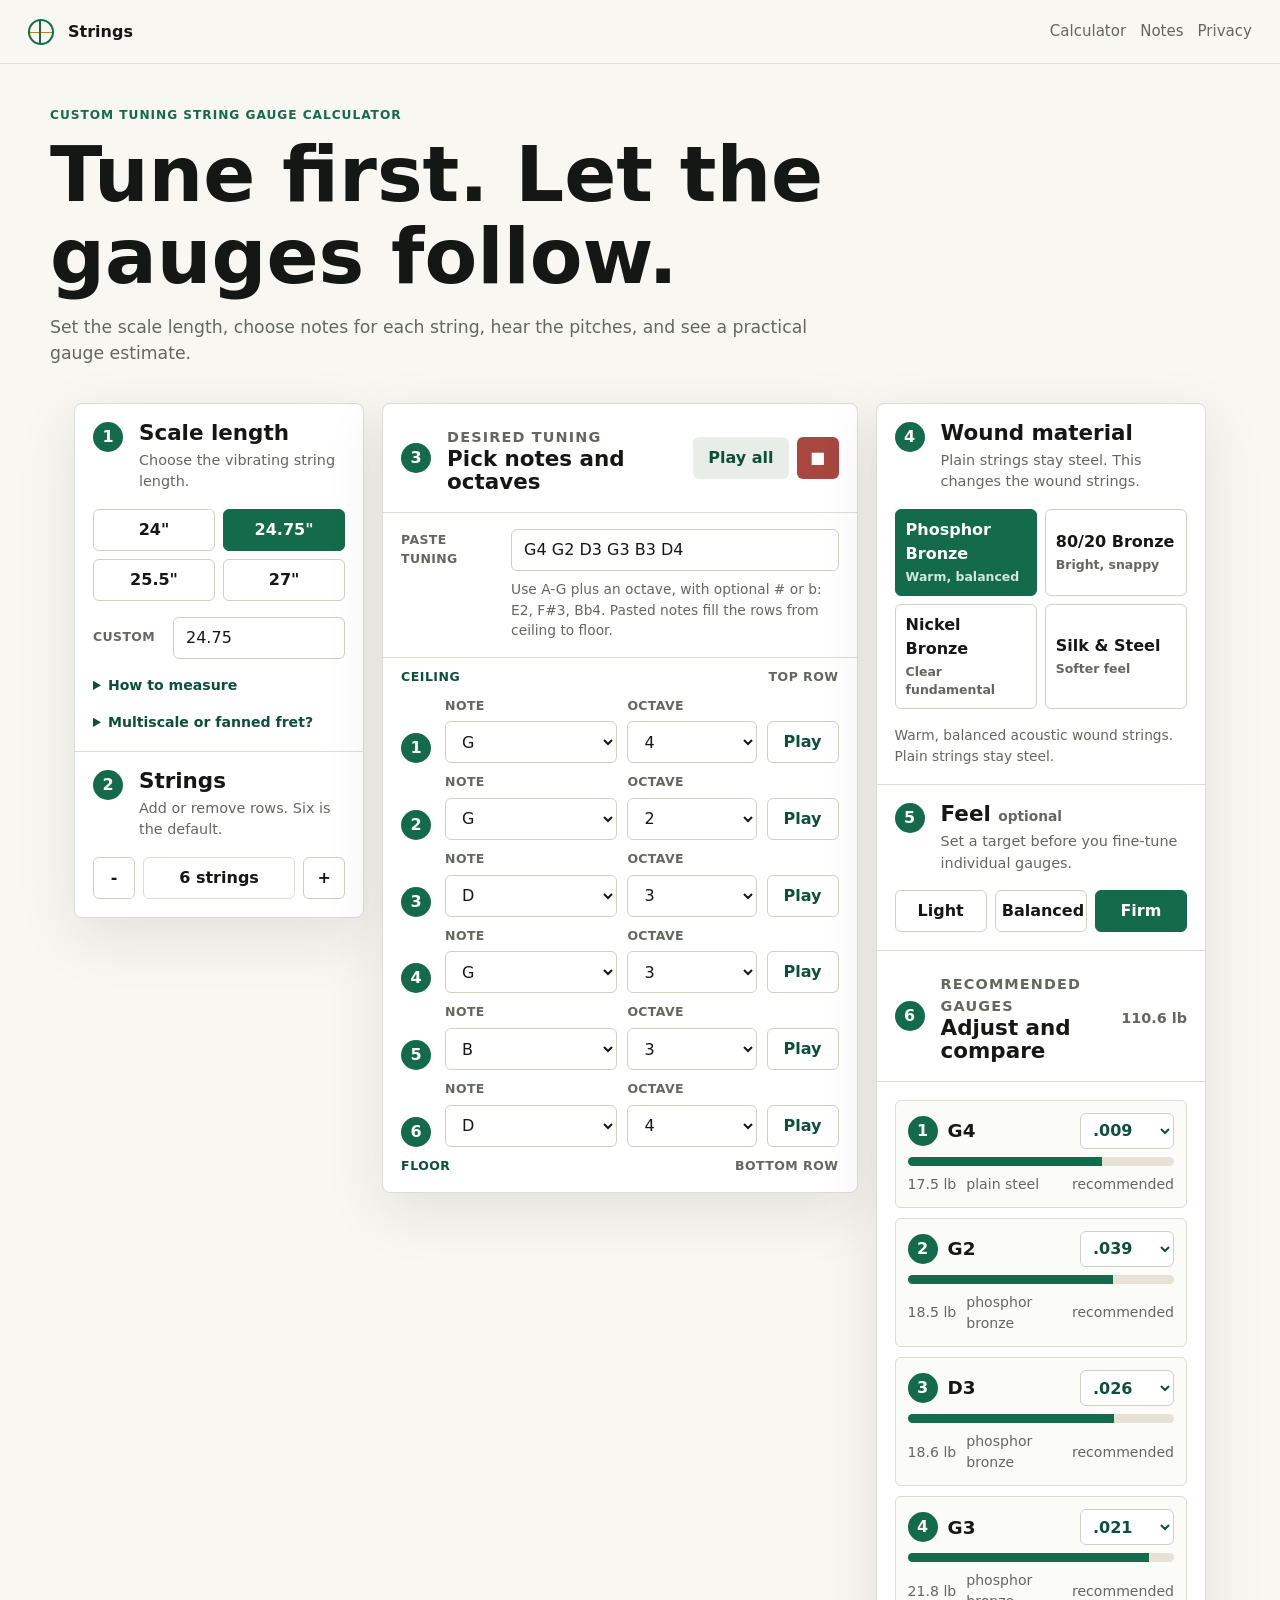
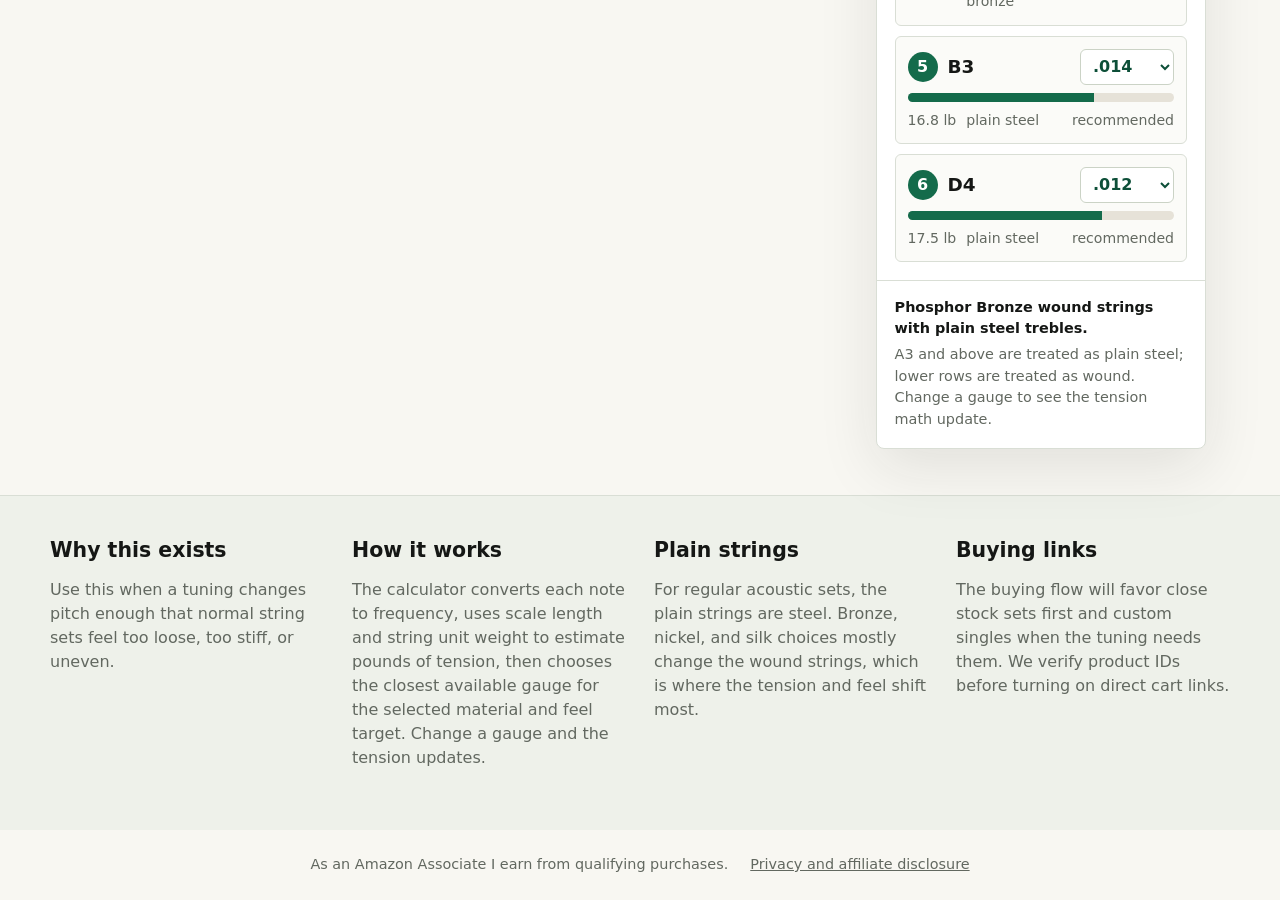
==== strings/index.html @ f3ae3345 "Reorder Strings calculator flow" ====
<!doctype html>
<html lang="en">
<head>
  <meta charset="utf-8">
  <meta name="viewport" content="width=device-width, initial-scale=1">
  <title>Strings by Arlemo | String Gauge Calculator for Custom Tunings</title>
  <meta name="description" content="A practical string gauge calculator for custom guitar tunings. Choose scale length, notes, octaves, and target feel to hear pitches and estimate string gauges.">
  <link rel="canonical" href="https://arlemo.com/strings/">
  <link rel="icon" href="data:,">
  <link rel="stylesheet" href="assets/styles.css">
</head>
<body>
  <header class="site-header">
    <a class="brand" href="index.html" aria-label="Strings by Arlemo home">
      <span class="brand-mark" aria-hidden="true"></span>
      <span>Strings</span>
    </a>
    <nav aria-label="Site">
      <a href="#calculator">Calculator</a>
      <a href="#notes">Notes</a>
      <a href="privacy.html">Privacy</a>
    </nav>
  </header>

  <main>
    <section class="hero-band" id="calculator" aria-labelledby="page-title">
      <div class="hero-copy">
        <p class="eyebrow">Custom tuning string gauge calculator</p>
        <h1 id="page-title">Tune first. Let the gauges follow.</h1>
        <p class="summary">
          Set the scale length, choose notes for each string, hear the pitches, and see a practical gauge estimate.
        </p>
      </div>
    </section>

    <section class="workbench" aria-label="String gauge calculator">
      <form class="setup-panel" id="calculator-form">
        <section class="panel-section">
          <div class="section-head">
            <span class="step">1</span>
            <div>
              <h2>Scale length</h2>
              <p>Choose the vibrating string length.</p>
            </div>
          </div>
          <div class="scale-options" role="group" aria-label="Common scale lengths">
            <button type="button" class="chip" data-scale-option="24">24"</button>
            <button type="button" class="chip is-active" data-scale-option="24.75">24.75"</button>
            <button type="button" class="chip" data-scale-option="25.5">25.5"</button>
            <button type="button" class="chip" data-scale-option="27">27"</button>
          </div>
          <label class="field compact">
            <span>Custom</span>
            <input id="scale" name="scale" inputmode="decimal" value="24.75" aria-label="Scale length in inches">
          </label>
          <details class="measure-help">
            <summary>How to measure</summary>
            <div class="measure-card">
              <div class="measure-diagram" aria-hidden="true">
                <span>nut</span>
                <i></i>
                <span>12th</span>
                <i></i>
                <span>saddle</span>
              </div>
              <p>Measure from the nut to the 12th fret, then double it. If you know the exact nut-to-saddle length, use that.</p>
            </div>
          </details>
          <details class="nerd-note">
            <summary>Multiscale or fanned fret?</summary>
            <p>Use an average scale length for now. Per-string scale lengths are coming.</p>
          </details>
        </section>

        <section class="panel-section">
          <div class="section-head">
            <span class="step">2</span>
            <div>
              <h2>Strings</h2>
              <p>Add or remove rows. Six is the default.</p>
            </div>
          </div>
          <div class="stepper">
            <button type="button" class="stepper-button" id="remove-string" aria-label="Remove string">-</button>
            <output id="string-count">6 strings</output>
            <button type="button" class="stepper-button" id="add-string" aria-label="Add string">+</button>
          </div>
        </section>
      </form>

      <section class="tuning-panel">
        <div class="panel-title-row">
          <div class="section-head panel-step-head">
            <span class="step">3</span>
            <div>
              <p class="eyebrow">Desired tuning</p>
              <h2>Pick notes and octaves</h2>
            </div>
          </div>
          <div class="panel-actions">
            <button type="button" class="secondary" id="play-all">Play all</button>
            <button type="button" class="icon-button" id="mute-button" aria-label="Stop sound">■</button>
          </div>
        </div>

        <label class="paste-line">
          <span>Paste tuning</span>
          <input id="tuning-paste" value="G4 G2 D3 G3 B3 D4" autocomplete="off" spellcheck="false" aria-describedby="tuning-help">
        </label>
        <p class="notation-help" id="tuning-help">Use A-G plus an octave, with optional # or b: E2, F#3, Bb4. Pasted notes fill the rows from ceiling to floor.</p>

        <div class="orientation-label" aria-hidden="true">
          <span>Ceiling</span>
          <span>top row</span>
        </div>
        <div class="string-editor" id="string-editor" aria-label="String tuning rows"></div>
        <div class="orientation-label floor-label" aria-hidden="true">
          <span>Floor</span>
          <span>bottom row</span>
        </div>
      </section>

      <aside class="answer-panel" aria-live="polite">
        <section class="panel-section">
          <div class="section-head">
            <span class="step">4</span>
            <div>
              <h2>Wound material</h2>
              <p>Plain strings stay steel. This changes the wound strings.</p>
            </div>
          </div>
          <div class="material-options" role="group" aria-label="Wound string material">
            <button type="button" class="material is-active" data-material="phosphor_bronze">
              <span>Phosphor Bronze</span>
              <small>Warm, balanced</small>
            </button>
            <button type="button" class="material" data-material="bronze_80_20">
              <span>80/20 Bronze</span>
              <small>Bright, snappy</small>
            </button>
            <button type="button" class="material" data-material="nickel_bronze">
              <span>Nickel Bronze</span>
              <small>Clear fundamental</small>
            </button>
            <button type="button" class="material" data-material="silk_steel">
              <span>Silk &amp; Steel</span>
              <small>Softer feel</small>
            </button>
          </div>
          <p class="material-note" id="material-note">For regular acoustic sets, bronze and nickel describe the wound strings.</p>
        </section>

        <section class="panel-section">
          <div class="section-head">
            <span class="step">5</span>
            <div>
              <h2>Feel <span class="optional-text">optional</span></h2>
              <p>Set a target before you fine-tune individual gauges.</p>
            </div>
          </div>
          <div class="feel-options" role="group" aria-label="Target feel">
            <button type="button" class="feel" data-target="14">Light</button>
            <button type="button" class="feel" data-target="16">Balanced</button>
            <button type="button" class="feel is-active" data-target="18">Firm</button>
          </div>
        </section>

        <section class="results-section">
          <div class="panel-title-row">
            <div class="section-head panel-step-head">
              <span class="step">6</span>
              <div>
                <p class="eyebrow">Recommended gauges</p>
                <h2>Adjust and compare</h2>
              </div>
            </div>
            <p class="total-tension" id="total-tension">-</p>
          </div>

          <div class="gauge-stack" id="gauge-stack"></div>

          <div class="answer-note">
            <strong id="assumption-label">Phosphor Bronze wound strings with plain steel trebles.</strong>
            <span id="assumption-detail">Change a gauge to see the tension math update.</span>
          </div>
        </section>
      </aside>
    </section>

    <section class="content-band" id="notes">
      <div class="content-grid">
        <article>
          <h2>Why this exists</h2>
          <p>
            Use this when a tuning changes pitch enough that normal string sets feel too loose, too stiff, or uneven.
          </p>
        </article>
        <article>
          <h2>How it works</h2>
          <p>
            The calculator converts each note to frequency, uses scale length and string unit weight to estimate
            pounds of tension, then chooses the closest available gauge for the selected material and feel target.
            Change a gauge and the tension updates.
          </p>
        </article>
        <article>
          <h2>Plain strings</h2>
          <p>
            For regular acoustic sets, the plain strings are steel. Bronze, nickel, and silk choices mostly change
            the wound strings, which is where the tension and feel shift most.
          </p>
        </article>
        <article>
          <h2>Buying links</h2>
          <p>
            The buying flow will favor close stock sets first and custom singles when the tuning needs them. We
            verify product IDs before turning on direct cart links.
          </p>
        </article>
      </div>
    </section>
  </main>

  <footer class="site-footer">
    <p>As an Amazon Associate I earn from qualifying purchases.</p>
    <p><a href="privacy.html">Privacy and affiliate disclosure</a></p>
  </footer>

  <script type="module" src="assets/app.js"></script>
</body>
</html>
---- strings/assets/styles.css ----
:root {
  color-scheme: light;
  --ink: #151715;
  --muted: #626860;
  --line: #d9ded5;
  --paper: #f8f7f2;
  --panel: #ffffff;
  --green: #146b4b;
  --green-dark: #0d4f38;
  --gold: #b98124;
  --rose: #a8473f;
  --shadow: 0 18px 60px rgba(32, 34, 30, 0.1);
}

* {
  box-sizing: border-box;
}

html {
  scroll-behavior: smooth;
}

body {
  margin: 0;
  min-width: 320px;
  color: var(--ink);
  background: var(--paper);
  font-family: Inter, ui-sans-serif, system-ui, -apple-system, BlinkMacSystemFont, "Segoe UI", sans-serif;
  line-height: 1.5;
}

a {
  color: inherit;
}

button,
input,
select {
  font: inherit;
}

.site-header {
  position: sticky;
  top: 0;
  z-index: 5;
  display: flex;
  align-items: center;
  justify-content: space-between;
  min-height: 64px;
  padding: 0 28px;
  border-bottom: 1px solid rgba(21, 23, 21, 0.1);
  background: rgba(248, 247, 242, 0.94);
  backdrop-filter: blur(12px);
}

.brand,
nav {
  display: flex;
  align-items: center;
  gap: 14px;
}

.brand {
  text-decoration: none;
  font-weight: 760;
  letter-spacing: 0;
}

.brand-mark {
  width: 26px;
  height: 26px;
  border: 2px solid var(--green);
  border-radius: 50%;
  background:
    linear-gradient(90deg, transparent 42%, var(--green) 42% 50%, transparent 50%),
    linear-gradient(0deg, transparent 44%, var(--gold) 44% 52%, transparent 52%);
}

nav a {
  color: var(--muted);
  font-size: 0.94rem;
  text-decoration: none;
}

nav a:hover {
  color: var(--ink);
}

.hero-band {
  padding: 42px 24px 18px;
}

.hero-copy {
  max-width: 1180px;
  margin: 0 auto;
}

.eyebrow {
  margin: 0 0 10px;
  color: var(--green);
  font-size: 0.76rem;
  font-weight: 780;
  letter-spacing: 0.08em;
  text-transform: uppercase;
}

h1,
h2 {
  margin: 0;
  letter-spacing: 0;
  line-height: 1.06;
}

h1 {
  max-width: 920px;
  font-size: clamp(2.25rem, 6vw, 5rem);
}

h2 {
  font-size: 1.34rem;
}

.summary {
  max-width: 760px;
  margin: 18px 0 0;
  color: var(--muted);
  font-size: 1.08rem;
}

.workbench {
  display: grid;
  grid-template-columns: minmax(250px, 0.72fr) minmax(380px, 1.18fr) minmax(300px, 0.82fr);
  gap: 18px;
  max-width: 1180px;
  margin: 0 auto;
  padding: 18px 24px 46px;
}

.setup-panel,
.tuning-panel,
.answer-panel,
.policy {
  border: 1px solid var(--line);
  border-radius: 8px;
  background: var(--panel);
  box-shadow: var(--shadow);
}

.setup-panel {
  align-self: start;
  overflow: hidden;
}

.tuning-panel {
  align-self: start;
}

.panel-section {
  display: grid;
  gap: 16px;
  padding: 18px;
  border-bottom: 1px solid var(--line);
}

.panel-section:last-child {
  border-bottom: 0;
}

.section-head {
  display: grid;
  grid-template-columns: 34px minmax(0, 1fr);
  gap: 12px;
  align-items: start;
}

.panel-step-head {
  flex: 1;
  align-items: center;
  min-width: 0;
}

.section-head p,
.panel-title-row p {
  margin: 5px 0 0;
  color: var(--muted);
  font-size: 0.9rem;
}

.step,
.string-number {
  display: inline-grid;
  place-items: center;
  width: 30px;
  height: 30px;
  border-radius: 50%;
  color: #fff;
  background: var(--green);
  font-weight: 780;
  font-variant-numeric: tabular-nums;
}

.optional-text {
  color: var(--muted);
  font-size: 0.86rem;
  font-weight: 680;
}

.scale-options,
.feel-options,
.material-options {
  display: grid;
  gap: 8px;
}

.scale-options {
  grid-template-columns: repeat(2, minmax(0, 1fr));
}

.feel-options {
  grid-template-columns: 1fr;
}

.material-options {
  grid-template-columns: 1fr;
}

button {
  min-height: 42px;
  border: 0;
  border-radius: 6px;
  cursor: pointer;
  font-weight: 760;
}

.chip,
.feel,
.material,
.stepper-button,
.play-string {
  border: 1px solid #cbd3c6;
  color: var(--ink);
  background: #fff;
}

.chip:hover,
.feel:hover,
.material:hover,
.stepper-button:hover,
.play-string:hover {
  background: #f0f4ed;
}

.chip.is-active,
.feel.is-active,
.material.is-active {
  border-color: var(--green);
  color: #fff;
  background: var(--green);
}

.material {
  display: grid;
  gap: 2px;
  align-content: center;
  min-height: 58px;
  padding: 8px 10px;
  text-align: left;
}

.material small {
  color: var(--muted);
  font-size: 0.78rem;
  font-weight: 650;
}

.material.is-active small {
  color: rgba(255, 255, 255, 0.82);
}

.material-note {
  margin: 0;
  color: var(--muted);
  font-size: 0.86rem;
}

.field {
  display: grid;
  gap: 8px;
}

.field span,
.paste-line span,
.string-control-row label span {
  color: var(--muted);
  font-size: 0.78rem;
  font-weight: 760;
  letter-spacing: 0.03em;
  text-transform: uppercase;
}

.compact {
  grid-template-columns: 72px minmax(0, 1fr);
  align-items: center;
}

input,
select {
  width: 100%;
  min-height: 42px;
  border: 1px solid #cbd3c6;
  border-radius: 6px;
  padding: 0 12px;
  color: var(--ink);
  background: #fff;
}

input[aria-invalid="true"] {
  border-color: var(--rose);
  box-shadow: 0 0 0 1px rgba(168, 71, 63, 0.16);
}

input:focus,
select:focus,
button:focus-visible,
a:focus-visible,
summary:focus-visible {
  outline: 3px solid rgba(20, 107, 75, 0.28);
  outline-offset: 2px;
}

.measure-help,
.nerd-note {
  color: var(--muted);
  font-size: 0.88rem;
}

.measure-help summary,
.nerd-note summary {
  cursor: pointer;
  color: var(--green-dark);
  font-weight: 720;
}

.measure-card {
  display: grid;
  gap: 10px;
  margin-top: 10px;
  padding: 12px;
  border: 1px solid var(--line);
  border-radius: 6px;
  background: #fbfbf8;
}

.measure-card p {
  margin: 0;
}

.measure-diagram {
  display: grid;
  grid-template-columns: auto minmax(40px, 1fr) auto minmax(40px, 1fr) auto;
  gap: 8px;
  align-items: center;
  color: var(--ink);
  font-size: 0.76rem;
  font-weight: 760;
  letter-spacing: 0.03em;
  text-transform: uppercase;
}

.measure-diagram i {
  display: block;
  height: 2px;
  background: linear-gradient(90deg, var(--gold), var(--green));
}

.nerd-note p {
  margin: 8px 0 0;
}

.stepper {
  display: grid;
  grid-template-columns: 42px minmax(0, 1fr) 42px;
  gap: 8px;
  align-items: center;
}

.stepper output {
  display: grid;
  place-items: center;
  min-height: 42px;
  border: 1px solid var(--line);
  border-radius: 6px;
  font-weight: 760;
}

.tuning-panel,
.answer-panel {
  overflow: hidden;
}

.panel-title-row {
  display: flex;
  align-items: center;
  justify-content: space-between;
  gap: 16px;
  padding: 18px;
  border-bottom: 1px solid var(--line);
}

.panel-actions {
  display: flex;
  flex-shrink: 0;
  gap: 8px;
}

.secondary {
  padding: 0 15px;
  color: var(--green-dark);
  background: #e8eee7;
}

.secondary:hover {
  background: #dce8dd;
}

.icon-button {
  display: inline-grid;
  place-items: center;
  width: 42px;
  min-height: 42px;
  color: #fff;
  background: var(--rose);
}

.paste-line {
  display: grid;
  grid-template-columns: 98px minmax(0, 1fr);
  gap: 12px;
  align-items: center;
  padding: 16px 18px 8px;
}

.notation-help {
  margin: 0;
  padding: 0 18px 16px 128px;
  border-bottom: 1px solid var(--line);
  color: var(--muted);
  font-size: 0.86rem;
}

.notation-help.is-error {
  color: var(--rose);
  font-weight: 680;
}

.orientation-label {
  display: flex;
  align-items: center;
  justify-content: space-between;
  gap: 10px;
  padding: 10px 18px 0;
  color: var(--muted);
  font-size: 0.78rem;
  font-weight: 760;
  letter-spacing: 0.04em;
  text-transform: uppercase;
}

.orientation-label span:first-child {
  color: var(--green-dark);
}

.floor-label {
  padding: 0 18px 16px;
}

.string-editor {
  display: grid;
  gap: 10px;
  padding: 10px 18px;
}

.string-control-row {
  display: grid;
  grid-template-columns: 34px minmax(96px, 1fr) minmax(86px, 0.75fr) 72px;
  gap: 10px;
  align-items: end;
  min-height: 58px;
}

.string-control-row label {
  display: grid;
  gap: 6px;
}

.play-string {
  min-height: 42px;
  color: var(--green-dark);
}

.answer-panel {
  align-self: start;
}

.results-section {
  display: grid;
}

.total-tension {
  margin: 0;
  color: var(--gold);
  font-size: 1.05rem;
  font-weight: 780;
  white-space: nowrap;
}

.gauge-stack {
  display: grid;
  gap: 10px;
  padding: 18px;
}

.gauge-card {
  display: grid;
  gap: 8px;
  padding: 12px;
  border: 1px solid var(--line);
  border-radius: 6px;
  background: #fbfbf8;
}

.gauge-main,
.gauge-meta {
  display: flex;
  align-items: center;
  justify-content: space-between;
  gap: 10px;
}

.gauge-main {
  display: grid;
  grid-template-columns: 30px minmax(48px, 1fr) 94px;
}

.gauge-main strong {
  font-size: 1.15rem;
}

.gauge-main span:last-child {
  color: var(--green-dark);
  font-size: 1.08rem;
  font-weight: 780;
  font-variant-numeric: tabular-nums;
}

.gauge-select {
  min-height: 36px;
  padding: 0 8px;
  color: var(--green-dark);
  font-weight: 780;
  font-variant-numeric: tabular-nums;
}

.meter {
  position: relative;
  height: 9px;
  border-radius: 999px;
  background: #e6e2d8;
  overflow: hidden;
}

.meter span {
  position: absolute;
  inset: 0 auto 0 0;
  background: var(--green);
}

.gauge-meta {
  display: grid;
  grid-template-columns: auto minmax(0, 1fr) auto;
  color: var(--muted);
  font-size: 0.88rem;
  font-variant-numeric: tabular-nums;
}

.gauge-meta span:first-child {
  white-space: nowrap;
}

.gauge-meta span:last-child {
  text-align: right;
}

.answer-note {
  display: grid;
  gap: 4px;
  padding: 16px 18px 18px;
  border-top: 1px solid var(--line);
  color: var(--muted);
  font-size: 0.9rem;
}

.answer-note strong {
  color: var(--ink);
}

.content-band {
  border-top: 1px solid var(--line);
  background: #eef1ea;
  padding: 44px 24px;
}

.content-grid {
  display: grid;
  grid-template-columns: repeat(auto-fit, minmax(220px, 1fr));
  gap: 28px;
  max-width: 1180px;
  margin: 0 auto;
}

article h2 {
  margin-bottom: 12px;
  font-size: 1.28rem;
}

article p,
.policy p {
  color: var(--muted);
}

.site-footer {
  display: flex;
  flex-wrap: wrap;
  gap: 10px 22px;
  justify-content: center;
  padding: 24px;
  color: var(--muted);
  font-size: 0.9rem;
}

.site-footer p {
  margin: 0;
}

.policy-page {
  padding: 52px 24px;
}

.policy {
  max-width: 780px;
  margin: 0 auto;
  padding: 34px;
}

.policy h1 {
  margin-bottom: 28px;
  font-size: clamp(2rem, 5vw, 3.4rem);
}

.policy h2 {
  margin-top: 26px;
  font-size: 1.22rem;
}

@media (max-width: 1040px) {
  .workbench {
    grid-template-columns: minmax(280px, 0.75fr) minmax(0, 1.25fr);
  }

  .answer-panel {
    grid-column: 1 / -1;
  }

  .gauge-stack {
    grid-template-columns: repeat(2, minmax(0, 1fr));
  }
}

@media (min-width: 761px) {
  .answer-panel .material-options {
    grid-template-columns: repeat(2, minmax(0, 1fr));
  }

  .answer-panel .feel-options {
    grid-template-columns: repeat(3, minmax(0, 1fr));
  }
}

@media (max-width: 760px) {
  .site-header {
    padding: 0 16px;
  }

  .workbench,
  .content-grid {
    grid-template-columns: 1fr;
  }

  .workbench {
    padding-left: 14px;
    padding-right: 14px;
  }

  .hero-band,
  .content-band,
  .policy-page {
    padding-left: 14px;
    padding-right: 14px;
  }

  .gauge-stack {
    grid-template-columns: 1fr;
  }
}

@media (max-width: 560px) {
  .site-header {
    align-items: flex-start;
    flex-direction: column;
    justify-content: center;
    gap: 8px;
    min-height: 86px;
  }

  h1 {
    font-size: 2.15rem;
  }

  .panel-title-row,
  .paste-line {
    align-items: stretch;
    flex-direction: column;
  }

  .paste-line {
    grid-template-columns: 1fr;
  }

  .notation-help {
    padding-left: 18px;
  }

  .string-control-row {
    grid-template-columns: 34px minmax(0, 1fr) minmax(78px, 0.72fr);
  }

  .play-string {
    grid-column: 2 / -1;
  }
}
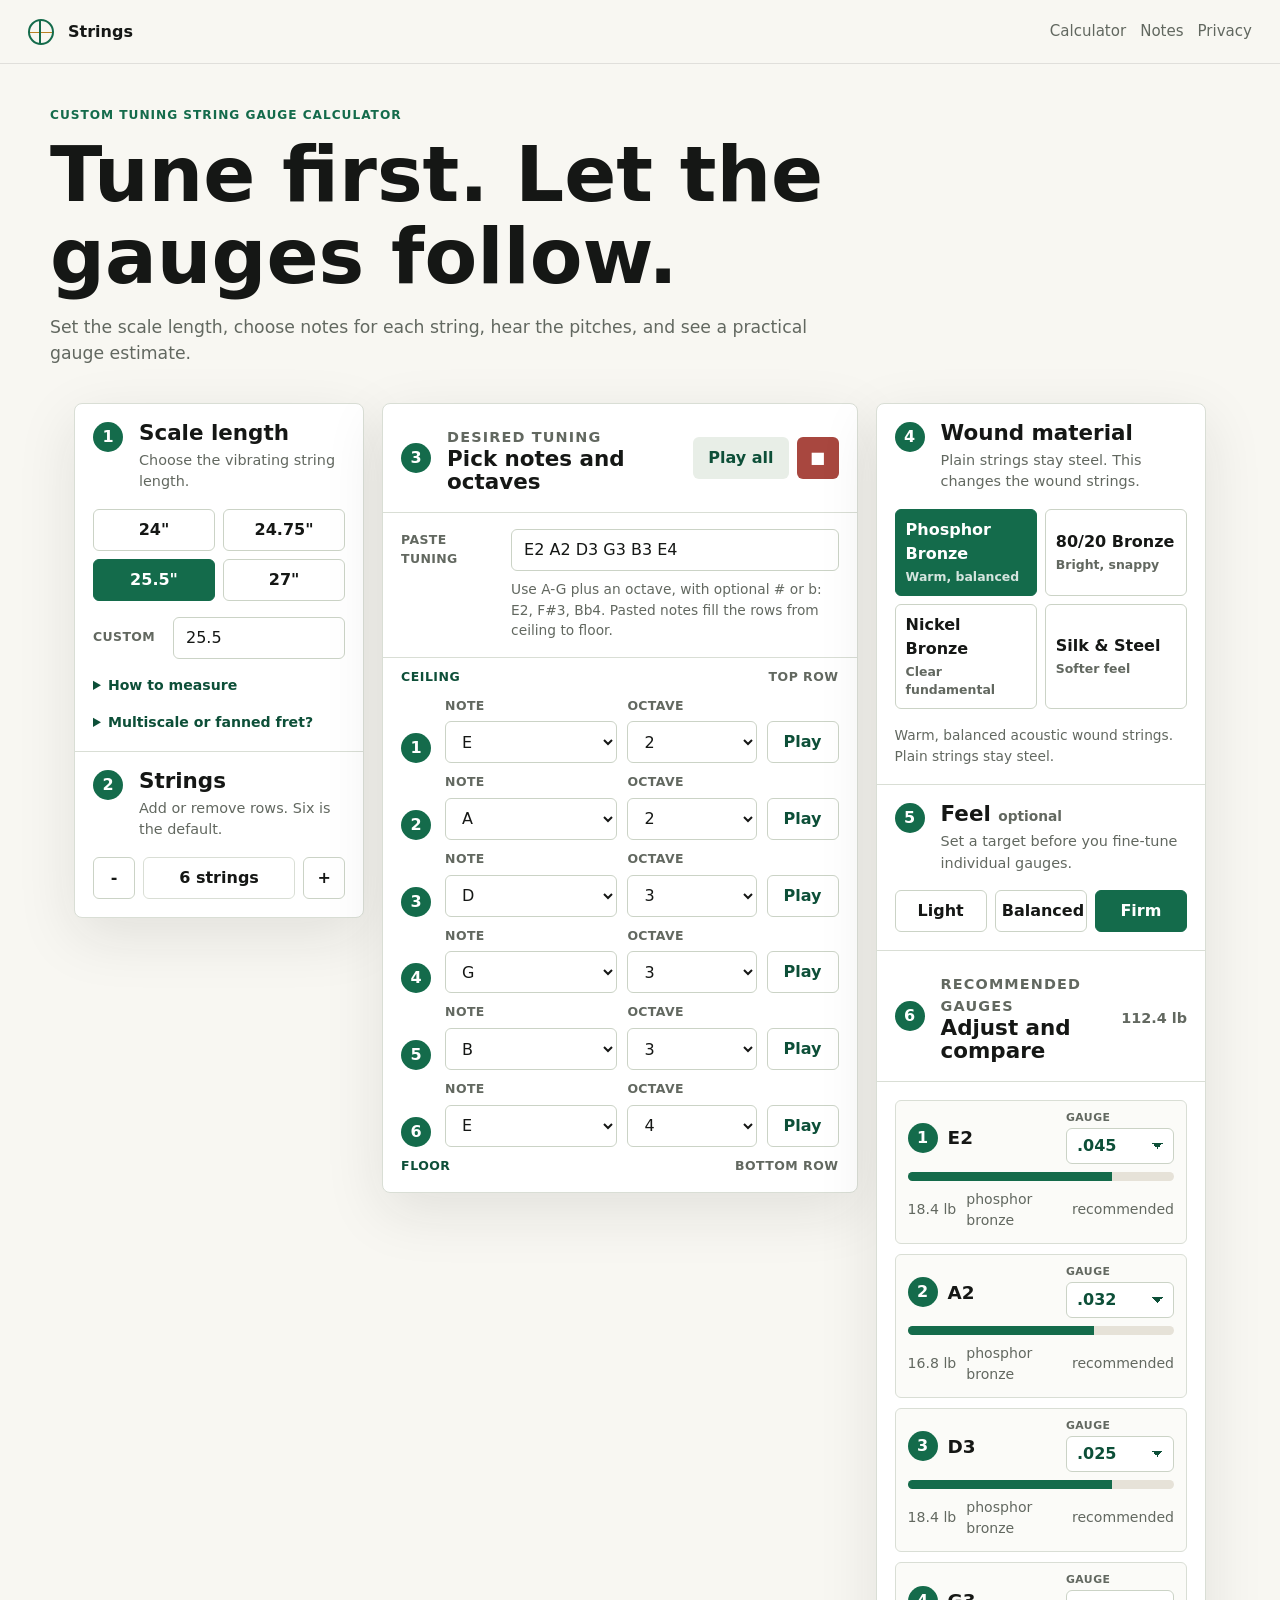
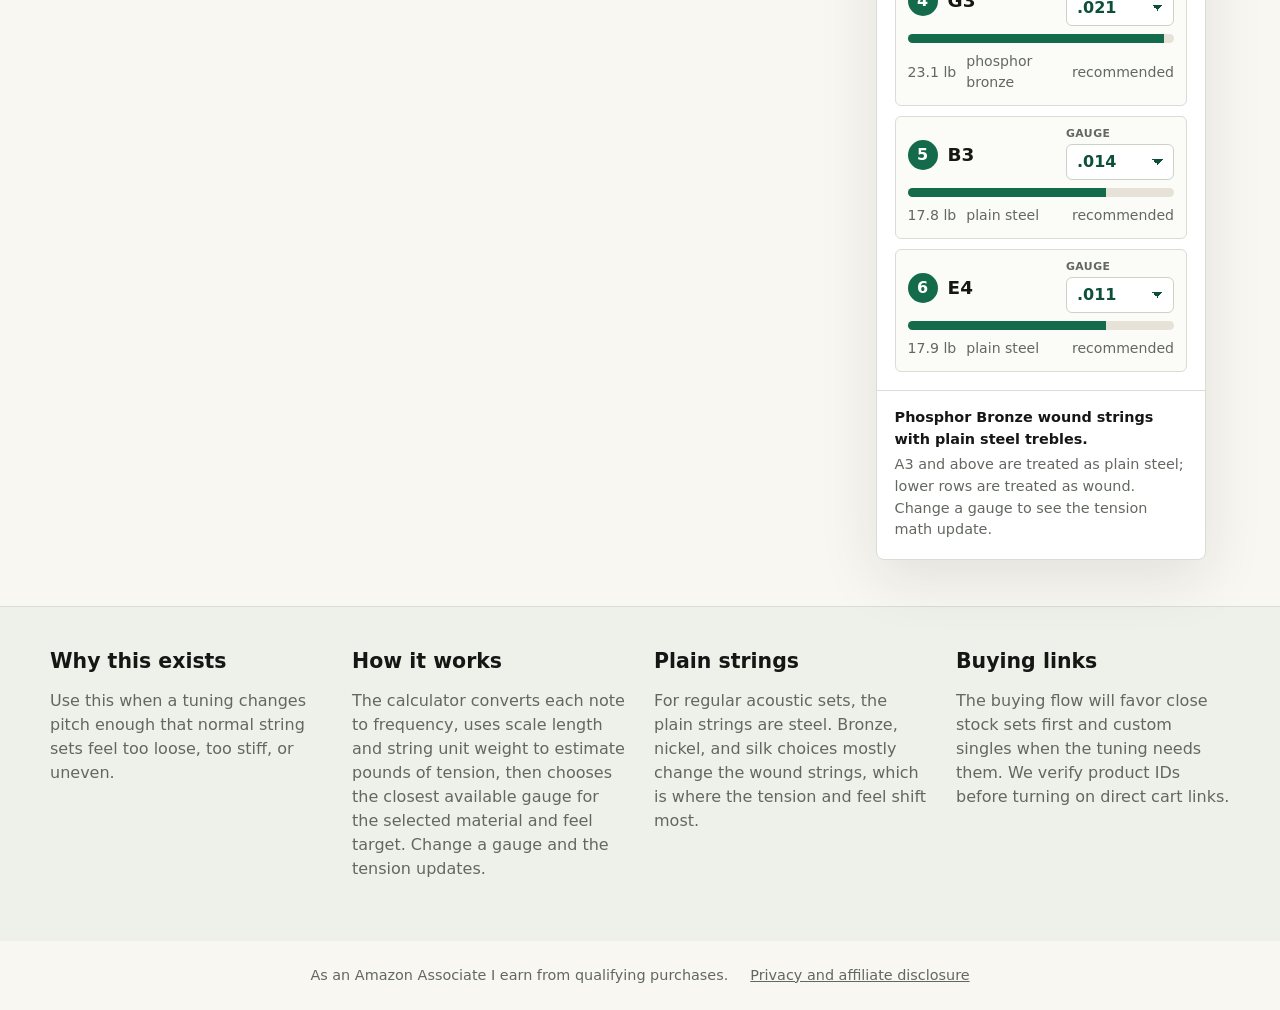
==== commit 22fca6bc: "Default strings calculator to standard guitar" ====
--- a/strings/index.html
+++ b/strings/index.html
@@ -45,13 +45,13 @@
           </div>
           <div class="scale-options" role="group" aria-label="Common scale lengths">
             <button type="button" class="chip" data-scale-option="24">24"</button>
-            <button type="button" class="chip is-active" data-scale-option="24.75">24.75"</button>
-            <button type="button" class="chip" data-scale-option="25.5">25.5"</button>
+            <button type="button" class="chip" data-scale-option="24.75">24.75"</button>
+            <button type="button" class="chip is-active" data-scale-option="25.5">25.5"</button>
             <button type="button" class="chip" data-scale-option="27">27"</button>
           </div>
           <label class="field compact">
             <span>Custom</span>
-            <input id="scale" name="scale" inputmode="decimal" value="24.75" aria-label="Scale length in inches">
+            <input id="scale" name="scale" inputmode="decimal" value="25.5" aria-label="Scale length in inches">
           </label>
           <details class="measure-help">
             <summary>How to measure</summary>
@@ -105,7 +105,7 @@
 
         <label class="paste-line">
           <span>Paste tuning</span>
-          <input id="tuning-paste" value="G4 G2 D3 G3 B3 D4" autocomplete="off" spellcheck="false" aria-describedby="tuning-help">
+          <input id="tuning-paste" value="E2 A2 D3 G3 B3 E4" autocomplete="off" spellcheck="false" aria-describedby="tuning-help">
         </label>
         <p class="notation-help" id="tuning-help">Use A-G plus an octave, with optional # or b: E2, F#3, Bb4. Pasted notes fill the rows from ceiling to floor.</p>
 
--- a/strings/assets/styles.css
+++ b/strings/assets/styles.css
@@ -539,24 +539,38 @@
 
 .gauge-main {
   display: grid;
-  grid-template-columns: 30px minmax(48px, 1fr) 94px;
+  grid-template-columns: 30px minmax(48px, 1fr) 108px;
 }
 
 .gauge-main strong {
   font-size: 1.15rem;
 }
 
-.gauge-main span:last-child {
+.gauge-picker {
+  display: grid;
+  gap: 4px;
+}
+
+.gauge-picker span {
+  color: var(--muted);
+  font-size: 0.68rem;
+  font-weight: 760;
+  letter-spacing: 0.04em;
+  line-height: 1;
+  text-transform: uppercase;
+}
+
+.gauge-select {
+  appearance: none;
+  -webkit-appearance: none;
+  min-height: 36px;
+  padding: 0 30px 0 10px;
   color: var(--green-dark);
-  font-size: 1.08rem;
-  font-weight: 780;
-  font-variant-numeric: tabular-nums;
-}
-
-.gauge-select {
-  min-height: 36px;
-  padding: 0 8px;
-  color: var(--green-dark);
+  background:
+    linear-gradient(45deg, transparent 50%, var(--green-dark) 50%) calc(100% - 15px) 50% / 6px 6px no-repeat,
+    linear-gradient(135deg, var(--green-dark) 50%, transparent 50%) calc(100% - 10px) 50% / 6px 6px no-repeat,
+    #fff;
+  font-size: 1rem;
   font-weight: 780;
   font-variant-numeric: tabular-nums;
 }
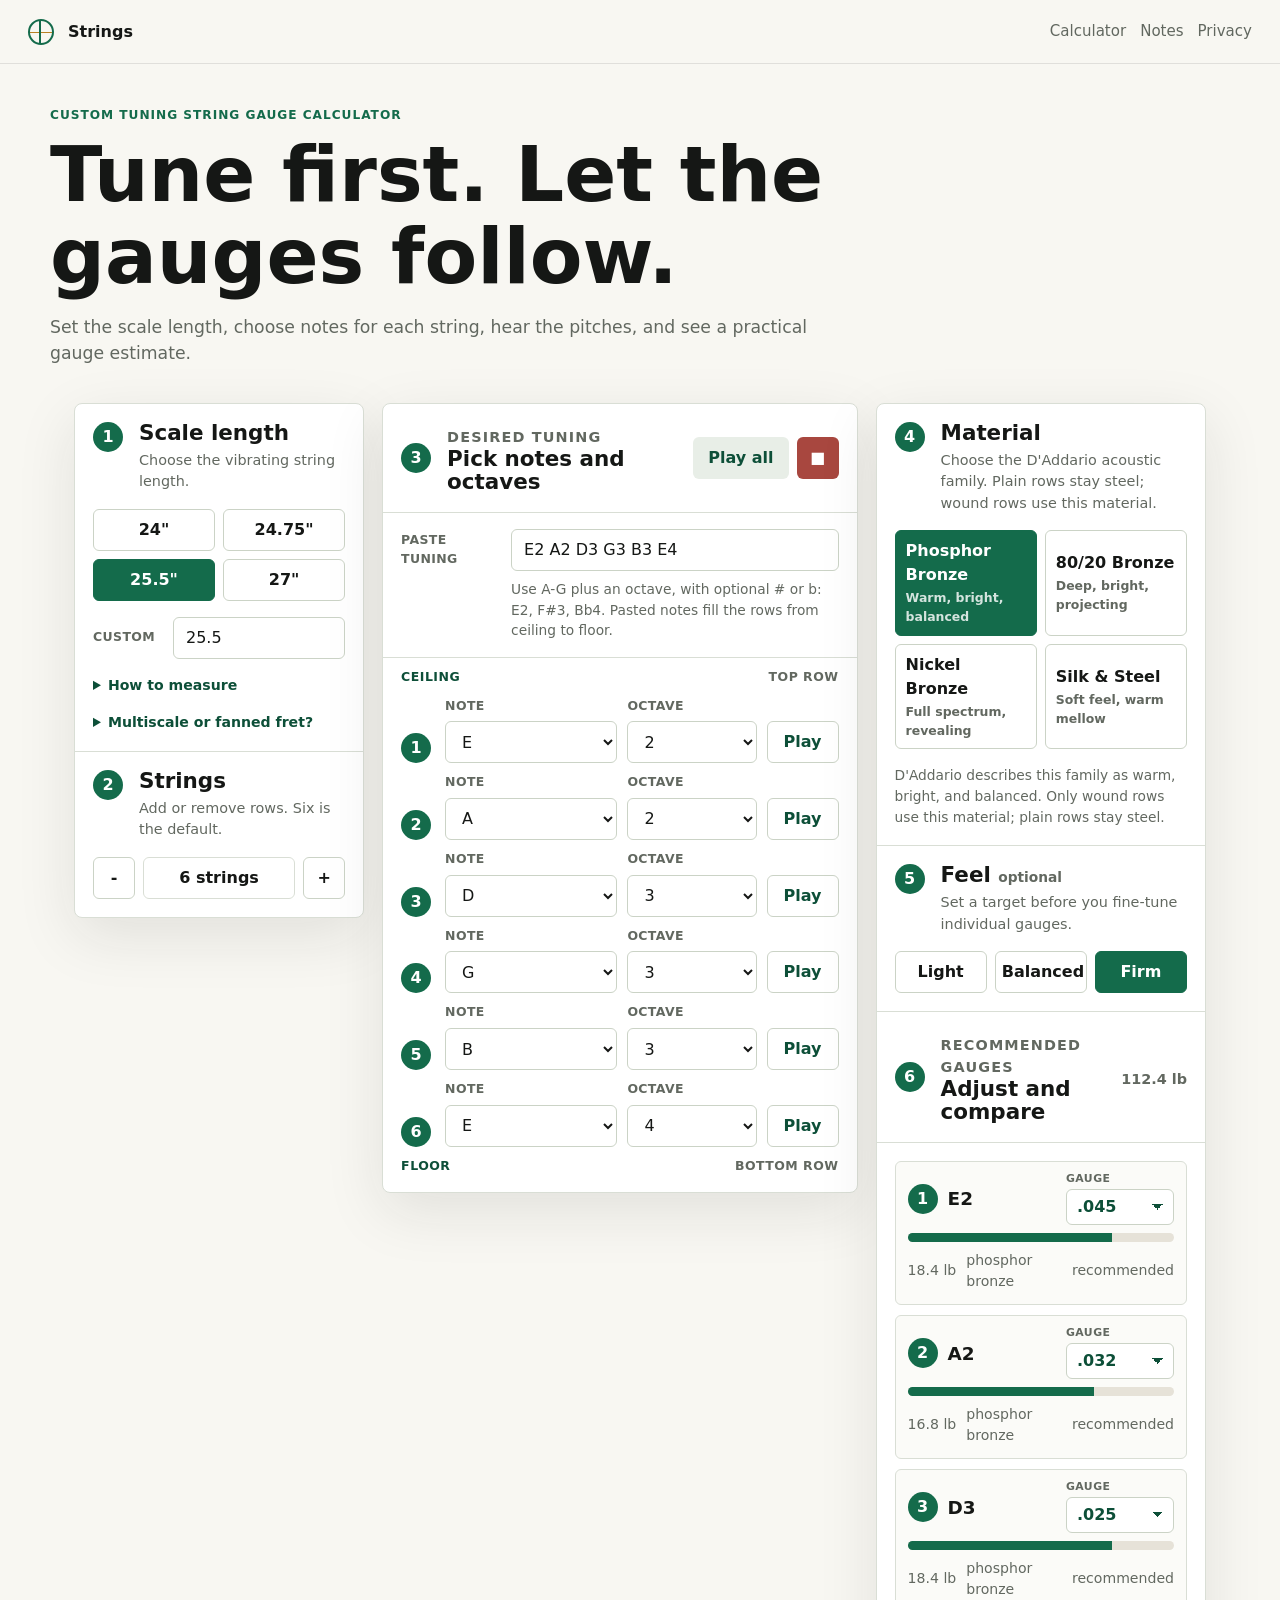
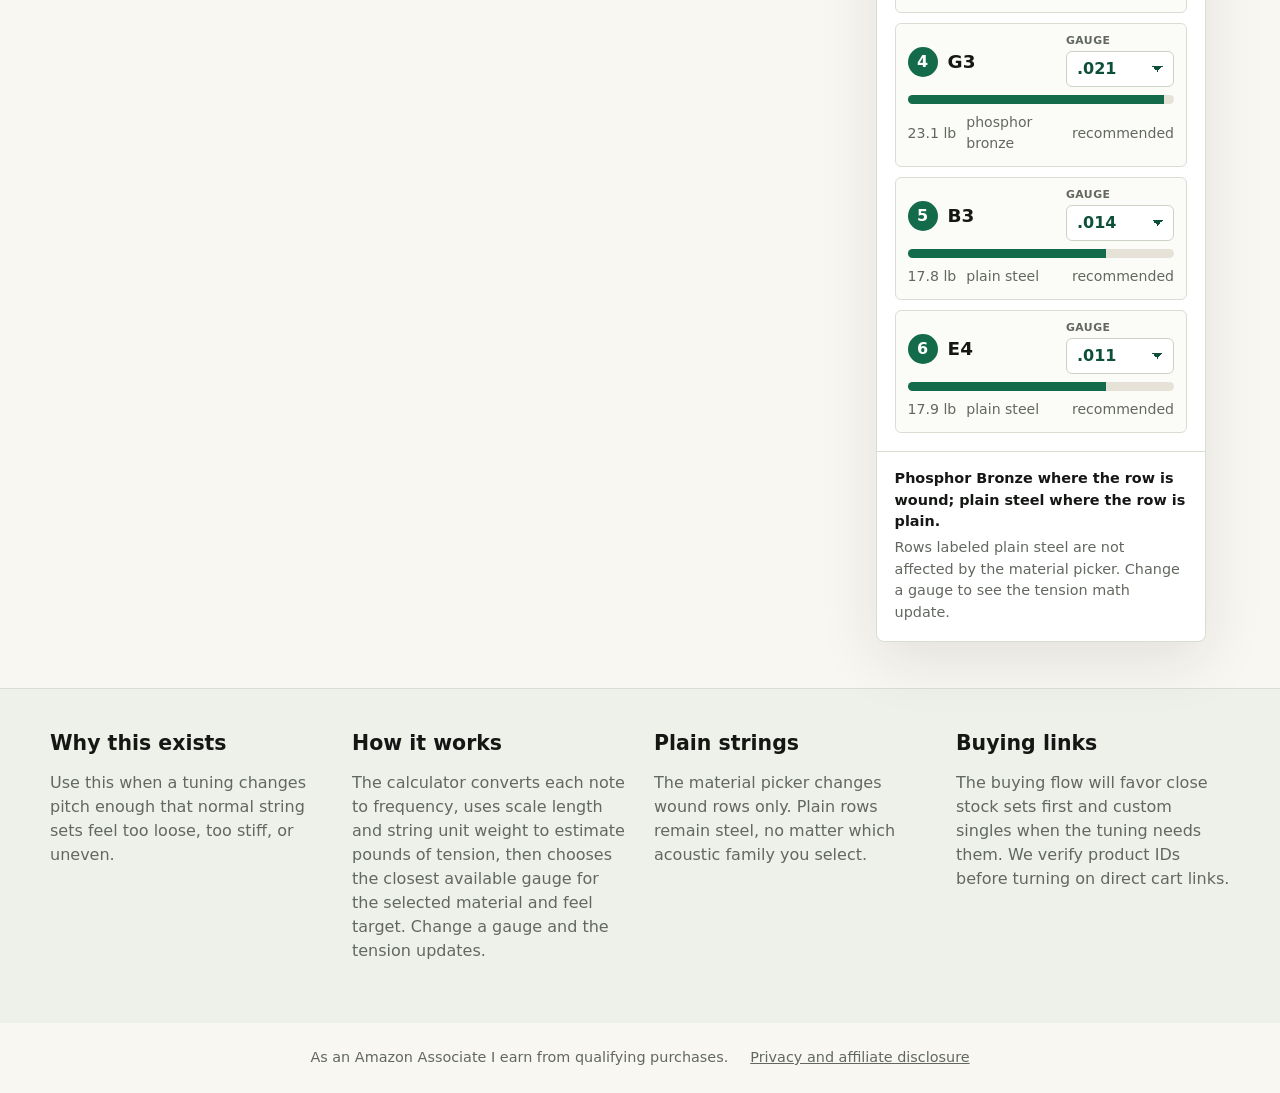
==== commit 7b339656: "Clarify string material picker" ====
--- a/strings/index.html
+++ b/strings/index.html
@@ -125,29 +125,29 @@
           <div class="section-head">
             <span class="step">4</span>
             <div>
-              <h2>Wound material</h2>
-              <p>Plain strings stay steel. This changes the wound strings.</p>
-            </div>
-          </div>
-          <div class="material-options" role="group" aria-label="Wound string material">
+              <h2>Material</h2>
+              <p>Choose the D'Addario acoustic family. Plain rows stay steel; wound rows use this material.</p>
+            </div>
+          </div>
+          <div class="material-options" role="group" aria-label="String material">
             <button type="button" class="material is-active" data-material="phosphor_bronze">
               <span>Phosphor Bronze</span>
-              <small>Warm, balanced</small>
+              <small>Warm, bright, balanced</small>
             </button>
             <button type="button" class="material" data-material="bronze_80_20">
               <span>80/20 Bronze</span>
-              <small>Bright, snappy</small>
+              <small>Deep, bright, projecting</small>
             </button>
             <button type="button" class="material" data-material="nickel_bronze">
               <span>Nickel Bronze</span>
-              <small>Clear fundamental</small>
+              <small>Full spectrum, revealing</small>
             </button>
             <button type="button" class="material" data-material="silk_steel">
               <span>Silk &amp; Steel</span>
-              <small>Softer feel</small>
-            </button>
-          </div>
-          <p class="material-note" id="material-note">For regular acoustic sets, bronze and nickel describe the wound strings.</p>
+              <small>Soft feel, warm mellow</small>
+            </button>
+          </div>
+          <p class="material-note" id="material-note">This setting changes wound rows only. Plain rows stay steel.</p>
         </section>
 
         <section class="panel-section">
@@ -206,8 +206,8 @@
         <article>
           <h2>Plain strings</h2>
           <p>
-            For regular acoustic sets, the plain strings are steel. Bronze, nickel, and silk choices mostly change
-            the wound strings, which is where the tension and feel shift most.
+            The material picker changes wound rows only. Plain rows remain steel, no matter which acoustic family
+            you select.
           </p>
         </article>
         <article>
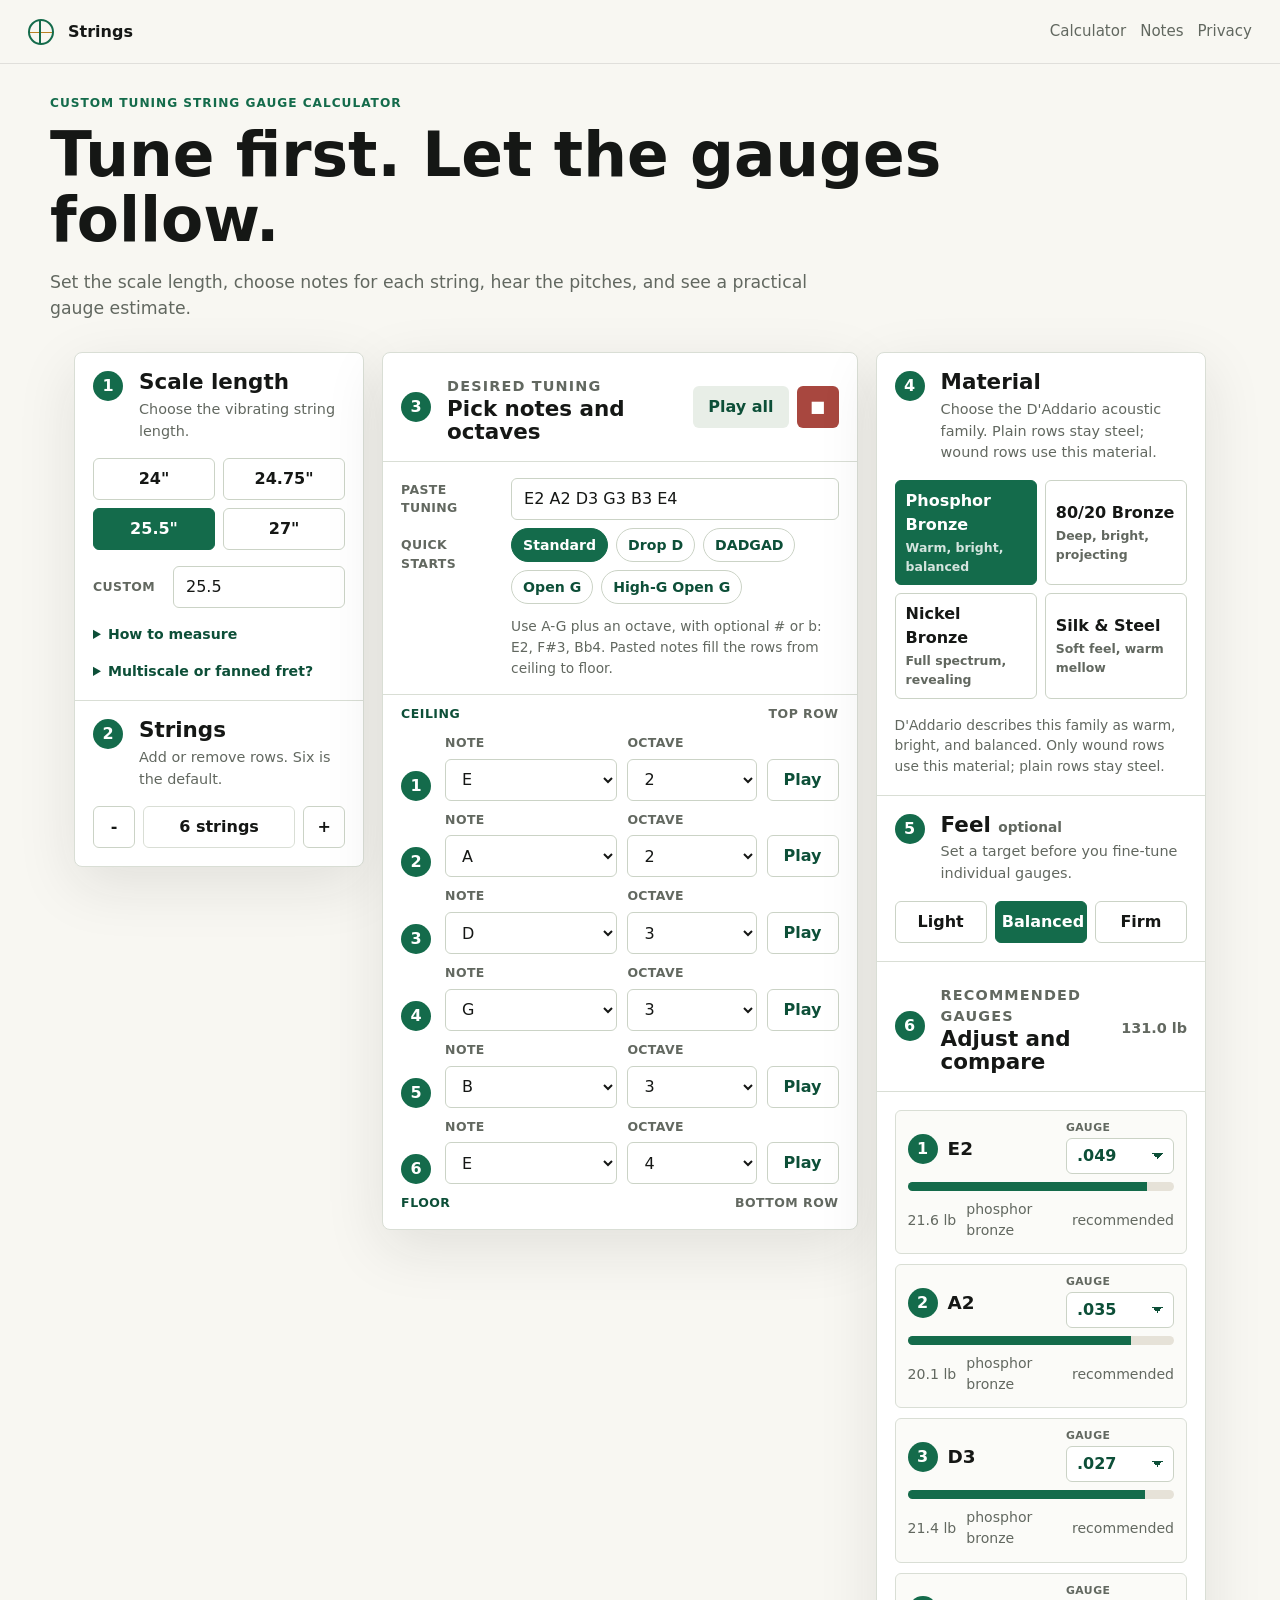
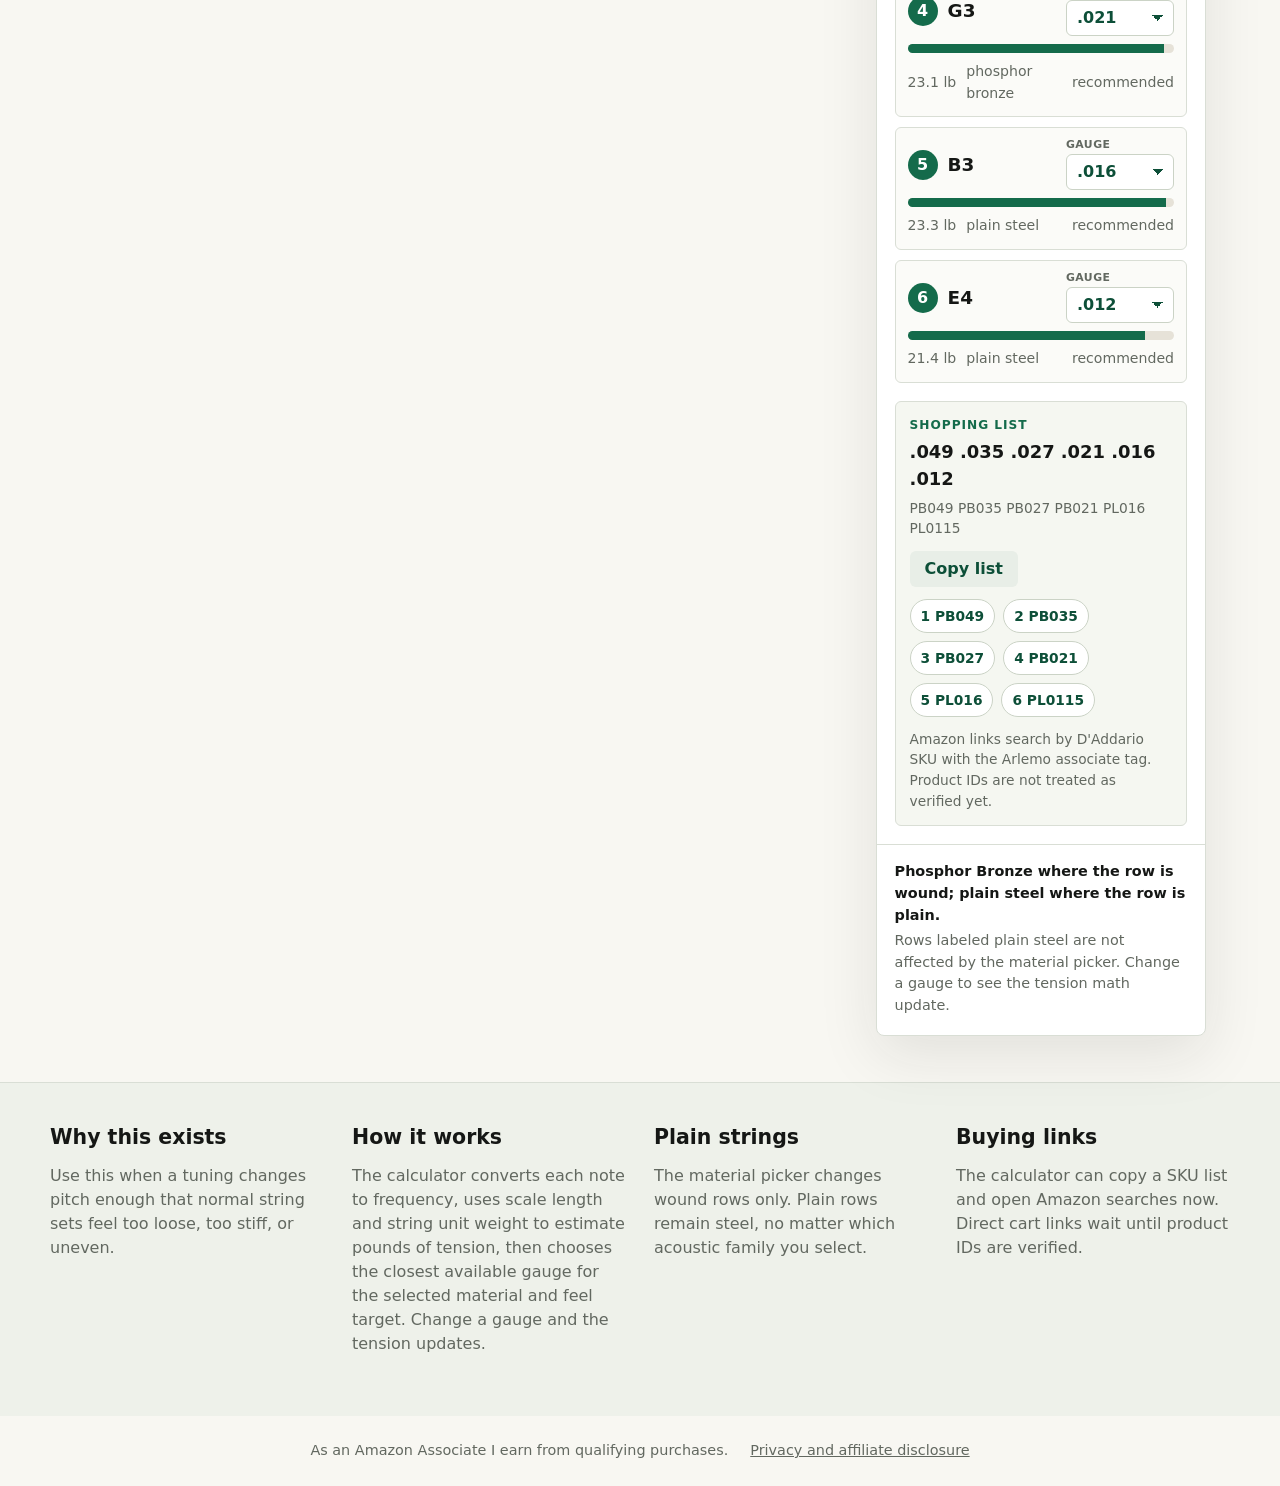
==== commit e725958d: "Improve strings calculator workflow" ====
--- a/strings/index.html
+++ b/strings/index.html
@@ -107,6 +107,16 @@
           <span>Paste tuning</span>
           <input id="tuning-paste" value="E2 A2 D3 G3 B3 E4" autocomplete="off" spellcheck="false" aria-describedby="tuning-help">
         </label>
+        <div class="preset-row" role="group" aria-label="Common tuning presets">
+          <span>Quick starts</span>
+          <div class="preset-options">
+            <button type="button" class="preset is-active" data-preset="standard">Standard</button>
+            <button type="button" class="preset" data-preset="drop_d">Drop D</button>
+            <button type="button" class="preset" data-preset="dadgad">DADGAD</button>
+            <button type="button" class="preset" data-preset="open_g">Open G</button>
+            <button type="button" class="preset" data-preset="high_g_open_g">High-G Open G</button>
+          </div>
+        </div>
         <p class="notation-help" id="tuning-help">Use A-G plus an octave, with optional # or b: E2, F#3, Bb4. Pasted notes fill the rows from ceiling to floor.</p>
 
         <div class="orientation-label" aria-hidden="true">
@@ -159,9 +169,9 @@
             </div>
           </div>
           <div class="feel-options" role="group" aria-label="Target feel">
-            <button type="button" class="feel" data-target="14">Light</button>
-            <button type="button" class="feel" data-target="16">Balanced</button>
-            <button type="button" class="feel is-active" data-target="18">Firm</button>
+            <button type="button" class="feel" data-target="18">Light</button>
+            <button type="button" class="feel is-active" data-target="22">Balanced</button>
+            <button type="button" class="feel" data-target="26">Firm</button>
           </div>
         </section>
 
@@ -179,6 +189,22 @@
 
           <div class="gauge-stack" id="gauge-stack"></div>
 
+          <div class="shopping-panel">
+            <div class="shopping-summary">
+              <p class="eyebrow">Shopping list</p>
+              <strong id="gauge-summary">-</strong>
+              <span id="sku-summary">-</span>
+            </div>
+            <div class="shopping-actions">
+              <button type="button" class="secondary" id="copy-list">Copy list</button>
+              <span id="copy-status" role="status" aria-live="polite"></span>
+            </div>
+            <div class="shopping-links" id="shopping-links" aria-label="Amazon SKU searches"></div>
+            <p class="shopping-note">
+              Amazon links search by D'Addario SKU with the Arlemo associate tag. Product IDs are not treated as verified yet.
+            </p>
+          </div>
+
           <div class="answer-note">
             <strong id="assumption-label">Phosphor Bronze wound strings with plain steel trebles.</strong>
             <span id="assumption-detail">Change a gauge to see the tension math update.</span>
@@ -213,8 +239,8 @@
         <article>
           <h2>Buying links</h2>
           <p>
-            The buying flow will favor close stock sets first and custom singles when the tuning needs them. We
-            verify product IDs before turning on direct cart links.
+            The calculator can copy a SKU list and open Amazon searches now. Direct cart links wait until product
+            IDs are verified.
           </p>
         </article>
       </div>
--- a/strings/assets/styles.css
+++ b/strings/assets/styles.css
@@ -87,7 +87,7 @@
 }
 
 .hero-band {
-  padding: 42px 24px 18px;
+  padding: 30px 24px 12px;
 }
 
 .hero-copy {
@@ -113,7 +113,7 @@
 
 h1 {
   max-width: 920px;
-  font-size: clamp(2.25rem, 6vw, 5rem);
+  font-size: clamp(2.1rem, 4.8vw, 4rem);
 }
 
 h2 {
@@ -440,6 +440,49 @@
   padding: 16px 18px 8px;
 }
 
+.preset-row {
+  display: grid;
+  grid-template-columns: 98px minmax(0, 1fr);
+  gap: 12px;
+  align-items: start;
+  padding: 0 18px 12px;
+}
+
+.preset-row > span {
+  padding-top: 8px;
+  color: var(--muted);
+  font-size: 0.78rem;
+  font-weight: 760;
+  letter-spacing: 0.03em;
+  text-transform: uppercase;
+}
+
+.preset-options {
+  display: flex;
+  flex-wrap: wrap;
+  gap: 8px;
+}
+
+.preset {
+  min-height: 34px;
+  padding: 0 11px;
+  border: 1px solid #cbd3c6;
+  border-radius: 999px;
+  color: var(--green-dark);
+  background: #fff;
+  font-size: 0.88rem;
+}
+
+.preset:hover {
+  background: #f0f4ed;
+}
+
+.preset.is-active {
+  border-color: var(--green);
+  color: #fff;
+  background: var(--green);
+}
+
 .notation-help {
   margin: 0;
   padding: 0 18px 16px 128px;
@@ -518,6 +561,85 @@
   display: grid;
   gap: 10px;
   padding: 18px;
+}
+
+.shopping-panel {
+  display: grid;
+  gap: 12px;
+  margin: 0 18px 18px;
+  padding: 14px;
+  border: 1px solid var(--line);
+  border-radius: 6px;
+  background: #f5f7f1;
+}
+
+.shopping-summary {
+  display: grid;
+  gap: 5px;
+}
+
+.shopping-summary .eyebrow {
+  margin-bottom: 0;
+}
+
+.shopping-summary strong {
+  font-size: 1.12rem;
+  font-variant-numeric: tabular-nums;
+}
+
+.shopping-summary span,
+.shopping-note,
+.shopping-actions span {
+  color: var(--muted);
+  font-size: 0.86rem;
+}
+
+.shopping-summary span {
+  overflow-wrap: anywhere;
+}
+
+.shopping-actions {
+  display: flex;
+  flex-wrap: wrap;
+  gap: 10px;
+  align-items: center;
+}
+
+.shopping-actions .secondary {
+  min-height: 36px;
+}
+
+.shopping-actions span {
+  color: var(--green-dark);
+  font-weight: 720;
+}
+
+.shopping-links {
+  display: flex;
+  flex-wrap: wrap;
+  gap: 8px;
+}
+
+.shopping-links a {
+  display: inline-flex;
+  align-items: center;
+  min-height: 34px;
+  padding: 0 10px;
+  border: 1px solid #cbd3c6;
+  border-radius: 999px;
+  color: var(--green-dark);
+  background: #fff;
+  font-size: 0.86rem;
+  font-weight: 760;
+  text-decoration: none;
+}
+
+.shopping-links a:hover {
+  background: #f0f4ed;
+}
+
+.shopping-note {
+  margin: 0;
 }
 
 .gauge-card {
@@ -750,6 +872,14 @@
     grid-template-columns: 1fr;
   }
 
+  .preset-row {
+    grid-template-columns: 1fr;
+  }
+
+  .preset-row > span {
+    padding-top: 0;
+  }
+
   .notation-help {
     padding-left: 18px;
   }
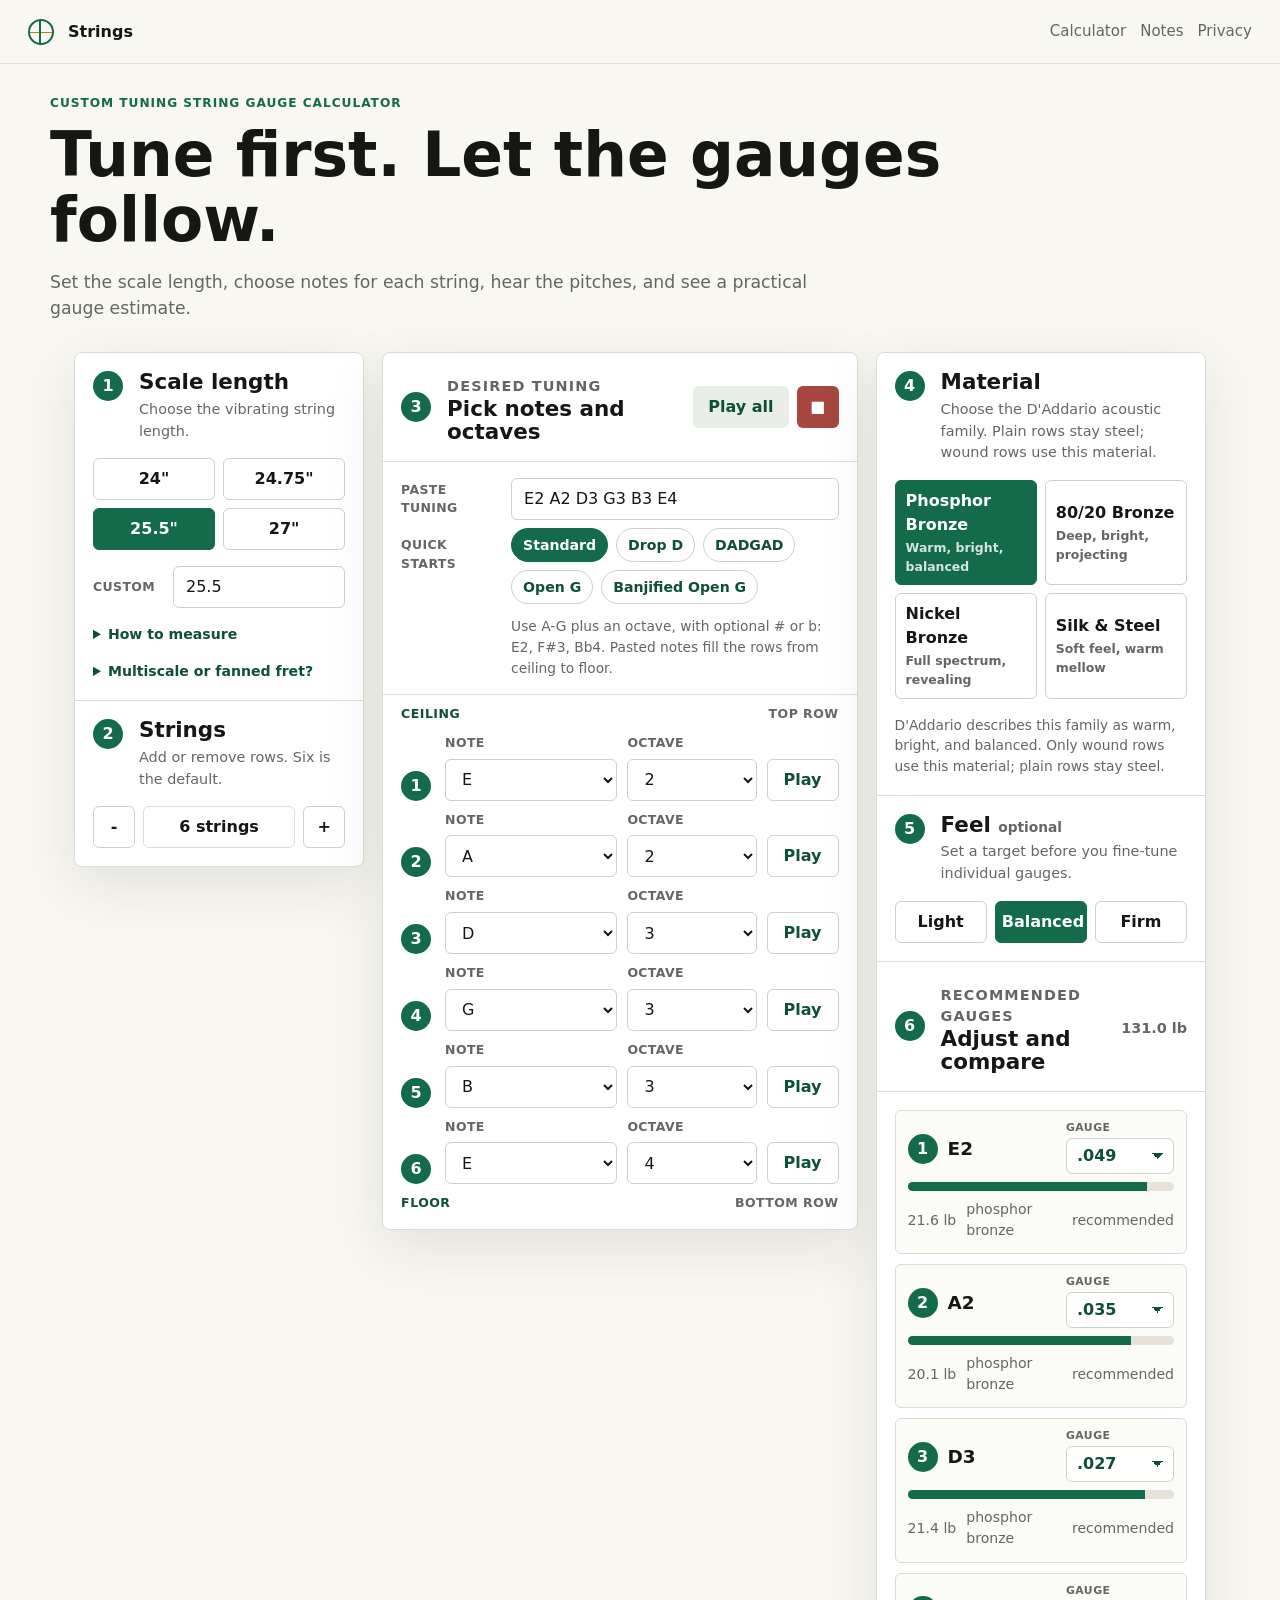
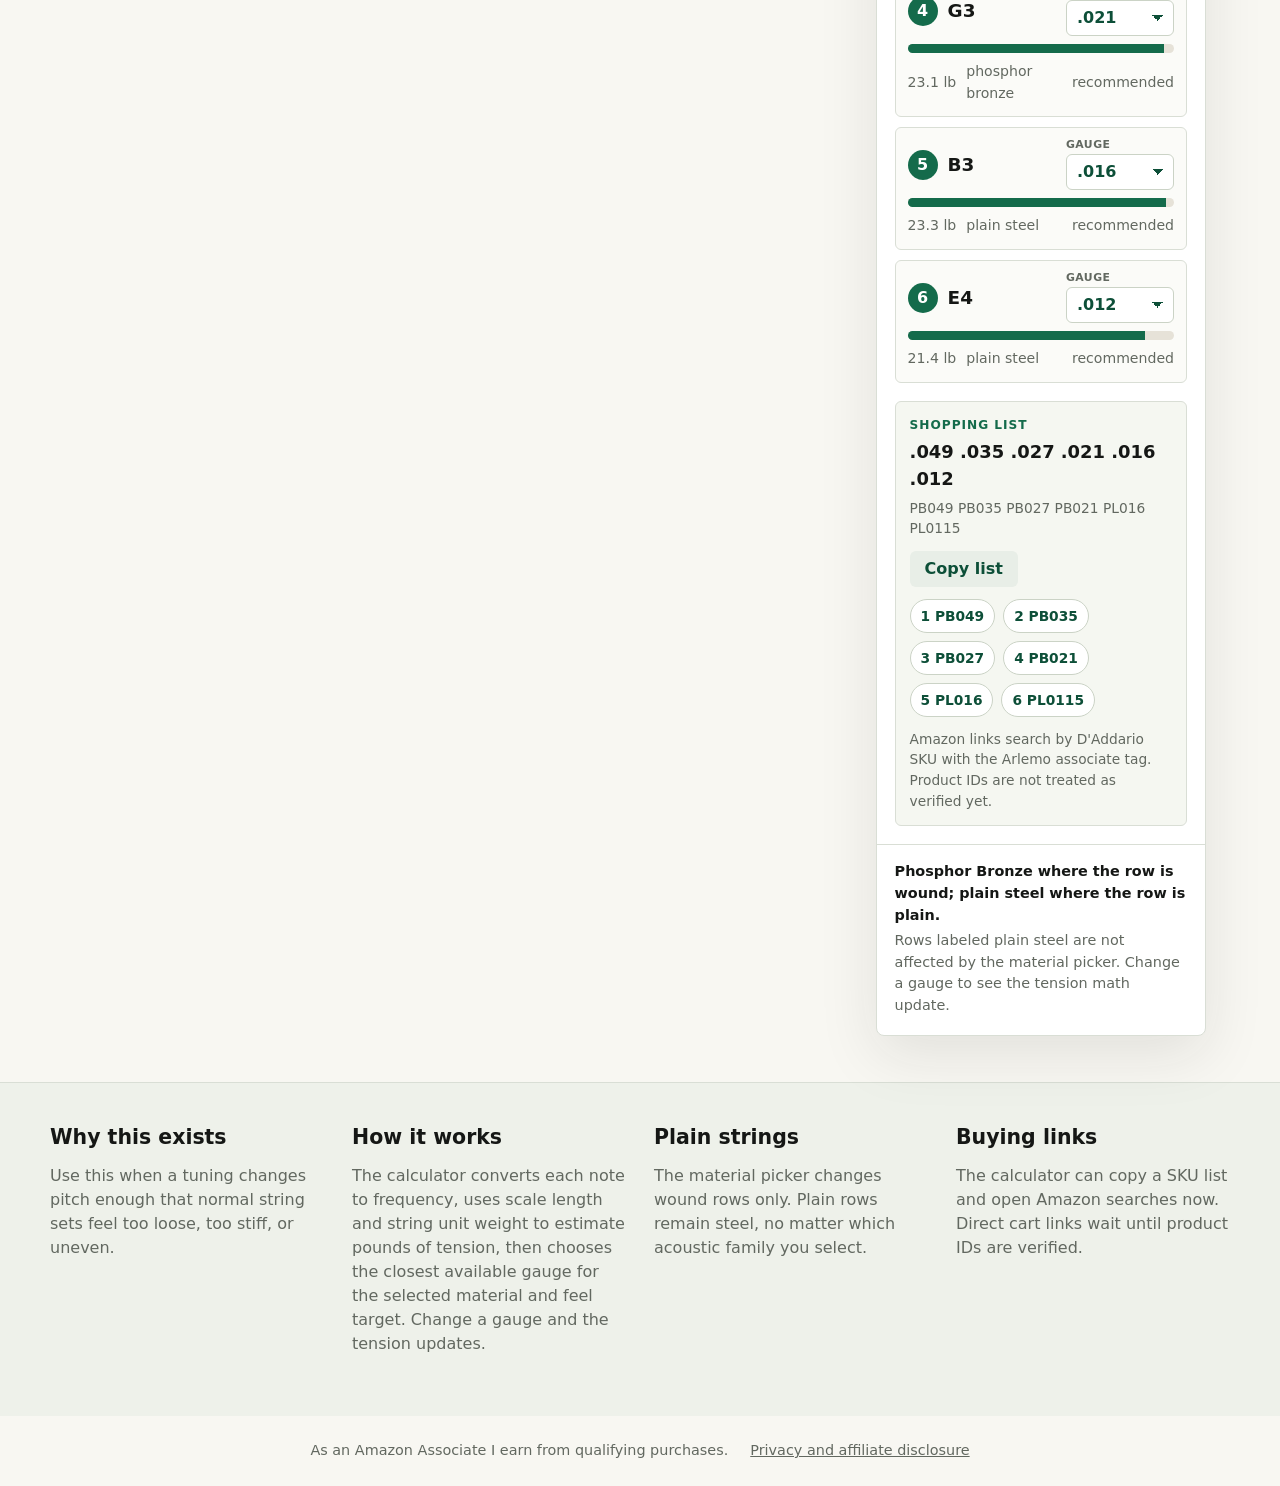
==== commit 929c7fee: "Rename banjified tuning preset" ====
--- a/strings/index.html
+++ b/strings/index.html
@@ -114,7 +114,7 @@
             <button type="button" class="preset" data-preset="drop_d">Drop D</button>
             <button type="button" class="preset" data-preset="dadgad">DADGAD</button>
             <button type="button" class="preset" data-preset="open_g">Open G</button>
-            <button type="button" class="preset" data-preset="high_g_open_g">High-G Open G</button>
+            <button type="button" class="preset" data-preset="high_g_open_g">Banjified Open G</button>
           </div>
         </div>
         <p class="notation-help" id="tuning-help">Use A-G plus an octave, with optional # or b: E2, F#3, Bb4. Pasted notes fill the rows from ceiling to floor.</p>
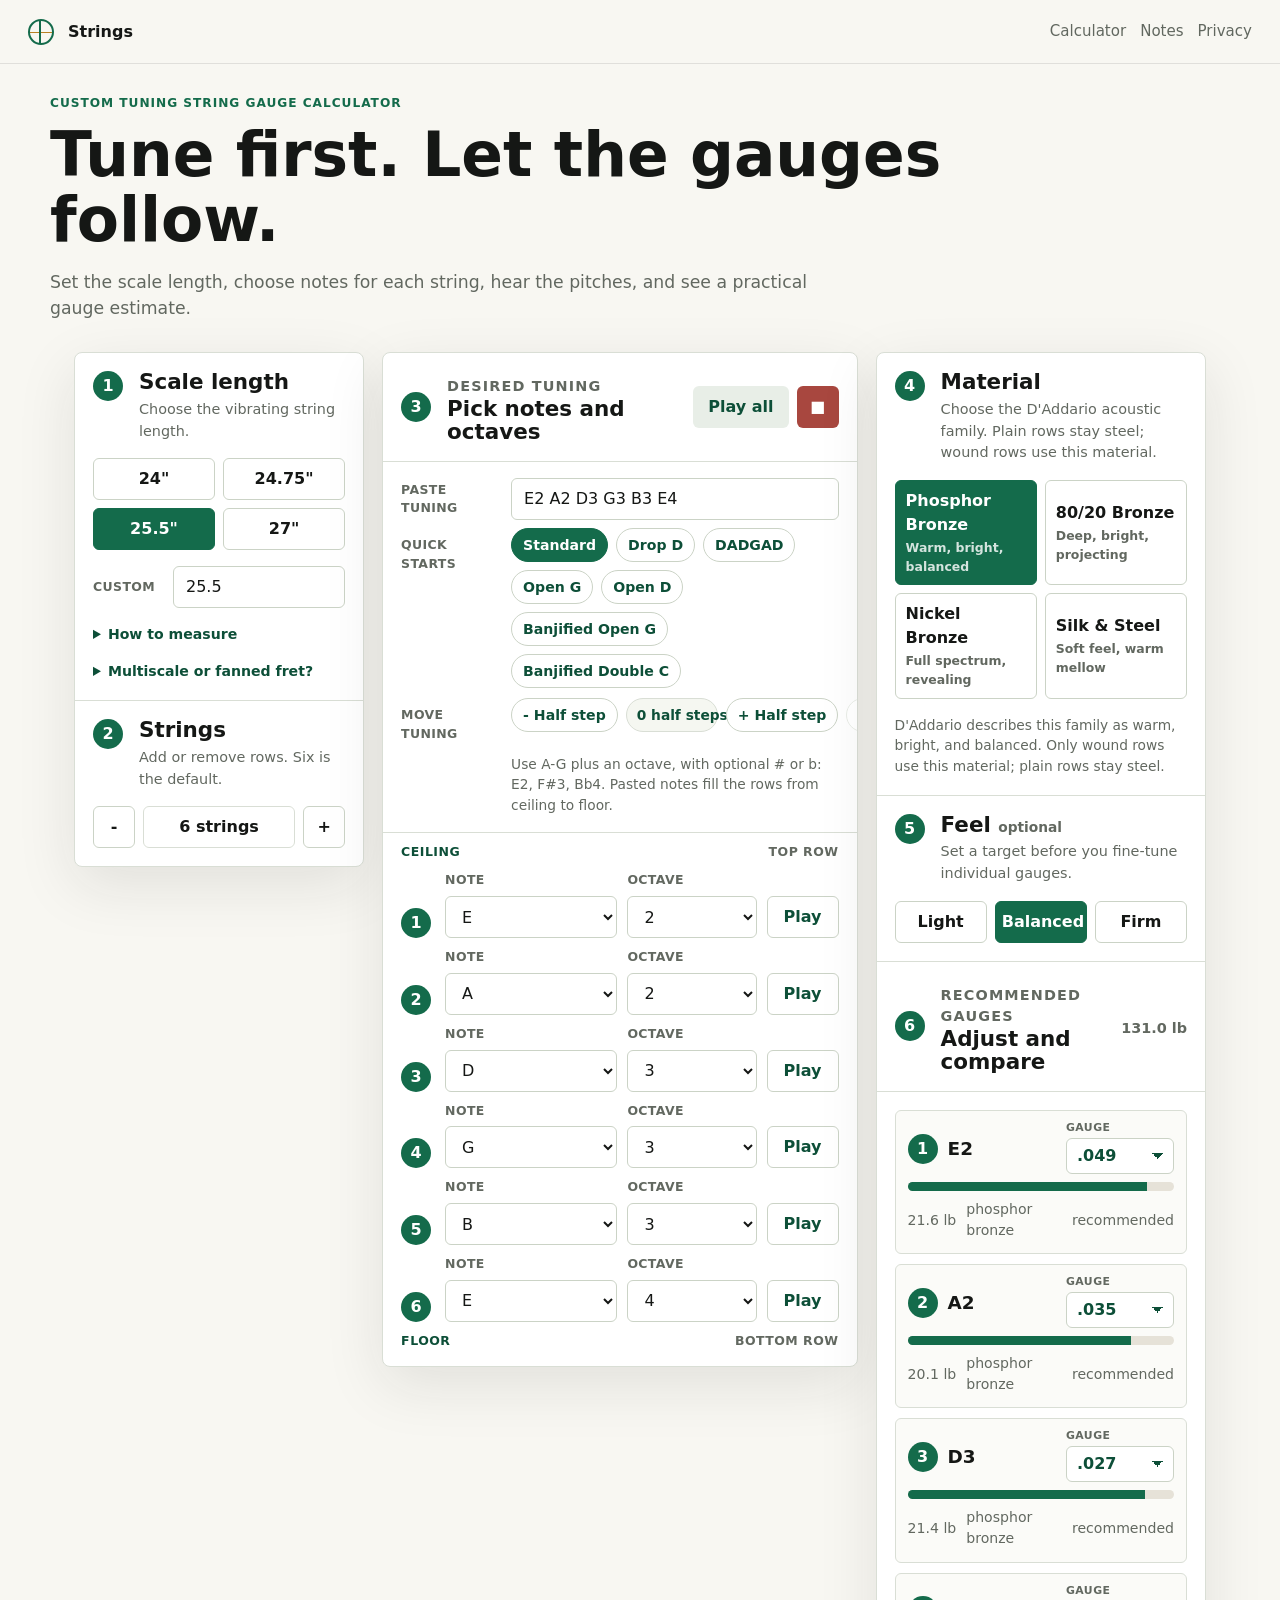
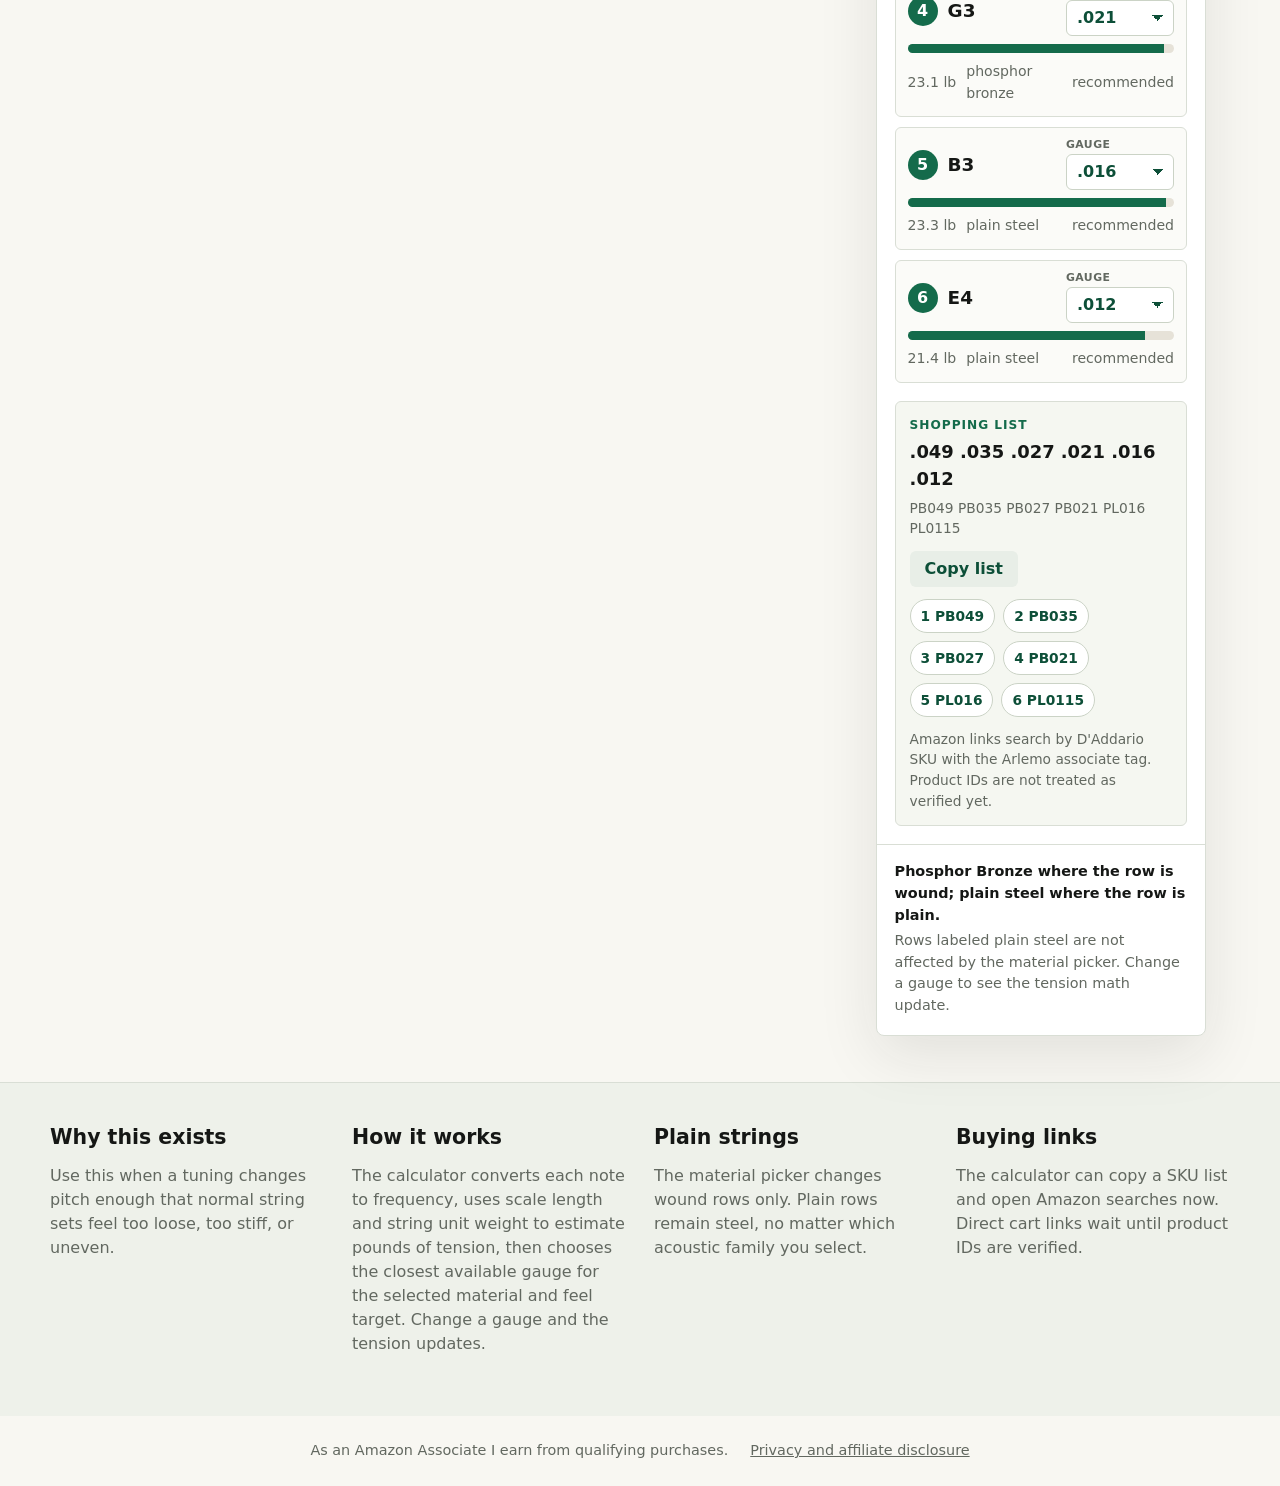
==== commit 607f1624: "Add tuning move controls and presets" ====
--- a/strings/index.html
+++ b/strings/index.html
@@ -114,7 +114,18 @@
             <button type="button" class="preset" data-preset="drop_d">Drop D</button>
             <button type="button" class="preset" data-preset="dadgad">DADGAD</button>
             <button type="button" class="preset" data-preset="open_g">Open G</button>
+            <button type="button" class="preset" data-preset="open_d">Open D</button>
             <button type="button" class="preset" data-preset="high_g_open_g">Banjified Open G</button>
+            <button type="button" class="preset" data-preset="banjified_double_c">Banjified Double C</button>
+          </div>
+        </div>
+        <div class="shift-row" aria-label="Move all strings by half steps">
+          <span>Move tuning</span>
+          <div class="shift-controls">
+            <button type="button" class="shift-button" id="shift-down" aria-label="Move every string down one half step">- Half step</button>
+            <output id="shift-amount">0 half steps</output>
+            <button type="button" class="shift-button" id="shift-up" aria-label="Move every string up one half step">+ Half step</button>
+            <button type="button" class="shift-reset" id="shift-reset">Reset</button>
           </div>
         </div>
         <p class="notation-help" id="tuning-help">Use A-G plus an octave, with optional # or b: E2, F#3, Bb4. Pasted notes fill the rows from ceiling to floor.</p>
--- a/strings/assets/styles.css
+++ b/strings/assets/styles.css
@@ -440,15 +440,17 @@
   padding: 16px 18px 8px;
 }
 
-.preset-row {
+.preset-row,
+.shift-row {
   display: grid;
   grid-template-columns: 98px minmax(0, 1fr);
   gap: 12px;
   align-items: start;
-  padding: 0 18px 12px;
-}
-
-.preset-row > span {
+  padding: 0 18px 10px;
+}
+
+.preset-row > span,
+.shift-row > span {
   padding-top: 8px;
   color: var(--muted);
   font-size: 0.78rem;
@@ -463,7 +465,9 @@
   gap: 8px;
 }
 
-.preset {
+.preset,
+.shift-button,
+.shift-reset {
   min-height: 34px;
   padding: 0 11px;
   border: 1px solid #cbd3c6;
@@ -473,7 +477,9 @@
   font-size: 0.88rem;
 }
 
-.preset:hover {
+.preset:hover,
+.shift-button:hover,
+.shift-reset:hover {
   background: #f0f4ed;
 }
 
@@ -481,6 +487,37 @@
   border-color: var(--green);
   color: #fff;
   background: var(--green);
+}
+
+.shift-controls {
+  display: grid;
+  grid-template-columns: auto minmax(92px, auto) auto auto;
+  gap: 8px;
+  align-items: center;
+}
+
+.shift-button,
+.shift-reset {
+  white-space: nowrap;
+}
+
+.shift-controls output {
+  display: grid;
+  place-items: center;
+  min-height: 34px;
+  padding: 0 10px;
+  border: 1px solid var(--line);
+  border-radius: 999px;
+  color: var(--green-dark);
+  background: #f5f7f1;
+  font-size: 0.86rem;
+  font-weight: 760;
+  white-space: nowrap;
+}
+
+.shift-reset:disabled {
+  cursor: default;
+  opacity: 0.45;
 }
 
 .notation-help {
@@ -872,12 +909,23 @@
     grid-template-columns: 1fr;
   }
 
-  .preset-row {
+  .preset-row,
+  .shift-row {
     grid-template-columns: 1fr;
   }
 
-  .preset-row > span {
+  .preset-row > span,
+  .shift-row > span {
     padding-top: 0;
+  }
+
+  .shift-controls {
+    grid-template-columns: 1fr 1fr;
+  }
+
+  .shift-controls output {
+    grid-column: 1 / -1;
+    order: -1;
   }
 
   .notation-help {
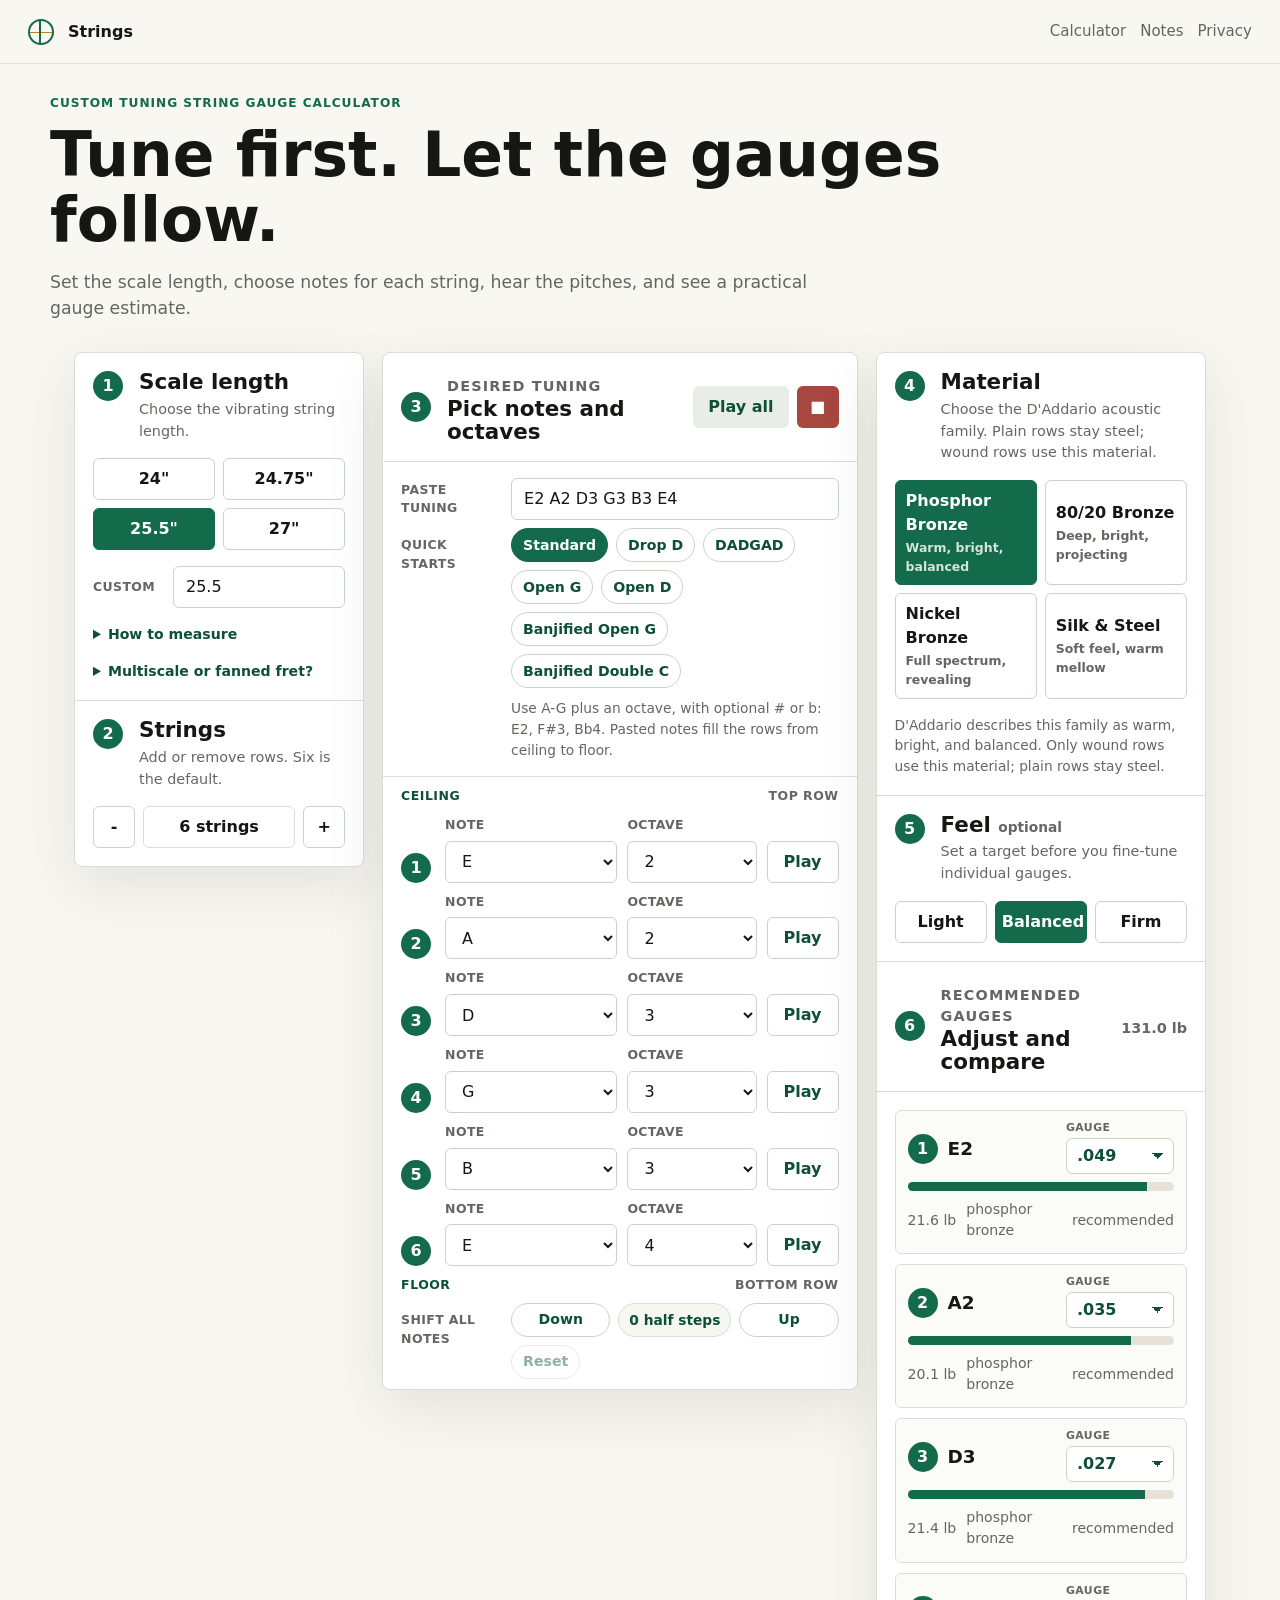
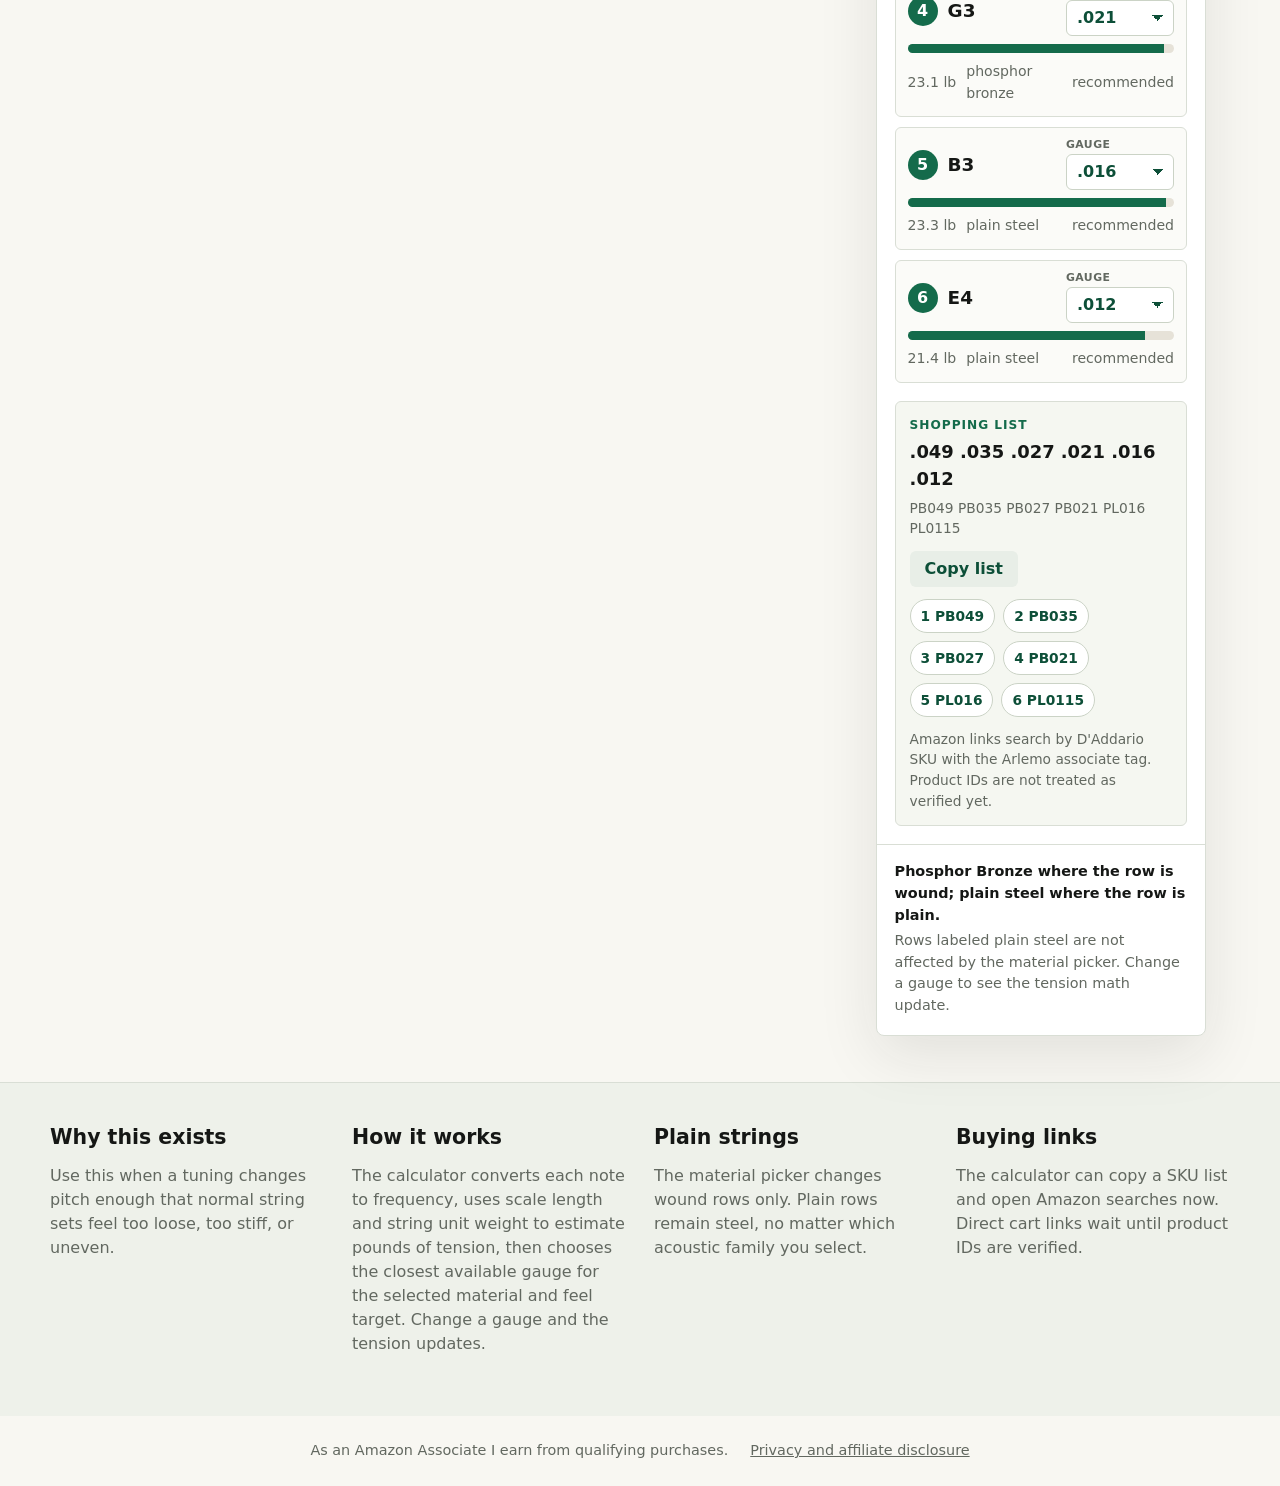
==== commit ccd5d1a2: "Move tuning shift controls under string list" ====
--- a/strings/index.html
+++ b/strings/index.html
@@ -119,15 +119,6 @@
             <button type="button" class="preset" data-preset="banjified_double_c">Banjified Double C</button>
           </div>
         </div>
-        <div class="shift-row" aria-label="Move all strings by half steps">
-          <span>Move tuning</span>
-          <div class="shift-controls">
-            <button type="button" class="shift-button" id="shift-down" aria-label="Move every string down one half step">- Half step</button>
-            <output id="shift-amount">0 half steps</output>
-            <button type="button" class="shift-button" id="shift-up" aria-label="Move every string up one half step">+ Half step</button>
-            <button type="button" class="shift-reset" id="shift-reset">Reset</button>
-          </div>
-        </div>
         <p class="notation-help" id="tuning-help">Use A-G plus an octave, with optional # or b: E2, F#3, Bb4. Pasted notes fill the rows from ceiling to floor.</p>
 
         <div class="orientation-label" aria-hidden="true">
@@ -138,6 +129,15 @@
         <div class="orientation-label floor-label" aria-hidden="true">
           <span>Floor</span>
           <span>bottom row</span>
+        </div>
+        <div class="shift-row" aria-label="Shift all notes by half steps">
+          <span>Shift all notes</span>
+          <div class="shift-controls">
+            <button type="button" class="shift-button" id="shift-down" aria-label="Shift every string down one half step">Down</button>
+            <output id="shift-amount">0 half steps</output>
+            <button type="button" class="shift-button" id="shift-up" aria-label="Shift every string up one half step">Up</button>
+            <button type="button" class="shift-reset" id="shift-reset">Reset</button>
+          </div>
         </div>
       </section>
 
--- a/strings/assets/styles.css
+++ b/strings/assets/styles.css
@@ -490,8 +490,8 @@
 }
 
 .shift-controls {
-  display: grid;
-  grid-template-columns: auto minmax(92px, auto) auto auto;
+  display: flex;
+  flex-wrap: wrap;
   gap: 8px;
   align-items: center;
 }
@@ -501,8 +501,17 @@
   white-space: nowrap;
 }
 
+.shift-button {
+  flex: 1 1 72px;
+}
+
+.shift-reset {
+  flex: 0 0 auto;
+}
+
 .shift-controls output {
   display: grid;
+  flex: 0 0 auto;
   place-items: center;
   min-height: 34px;
   padding: 0 10px;
@@ -551,7 +560,7 @@
 }
 
 .floor-label {
-  padding: 0 18px 16px;
+  padding: 0 18px 8px;
 }
 
 .string-editor {
@@ -920,11 +929,11 @@
   }
 
   .shift-controls {
-    grid-template-columns: 1fr 1fr;
+    display: flex;
   }
 
   .shift-controls output {
-    grid-column: 1 / -1;
+    flex-basis: 100%;
     order: -1;
   }
 
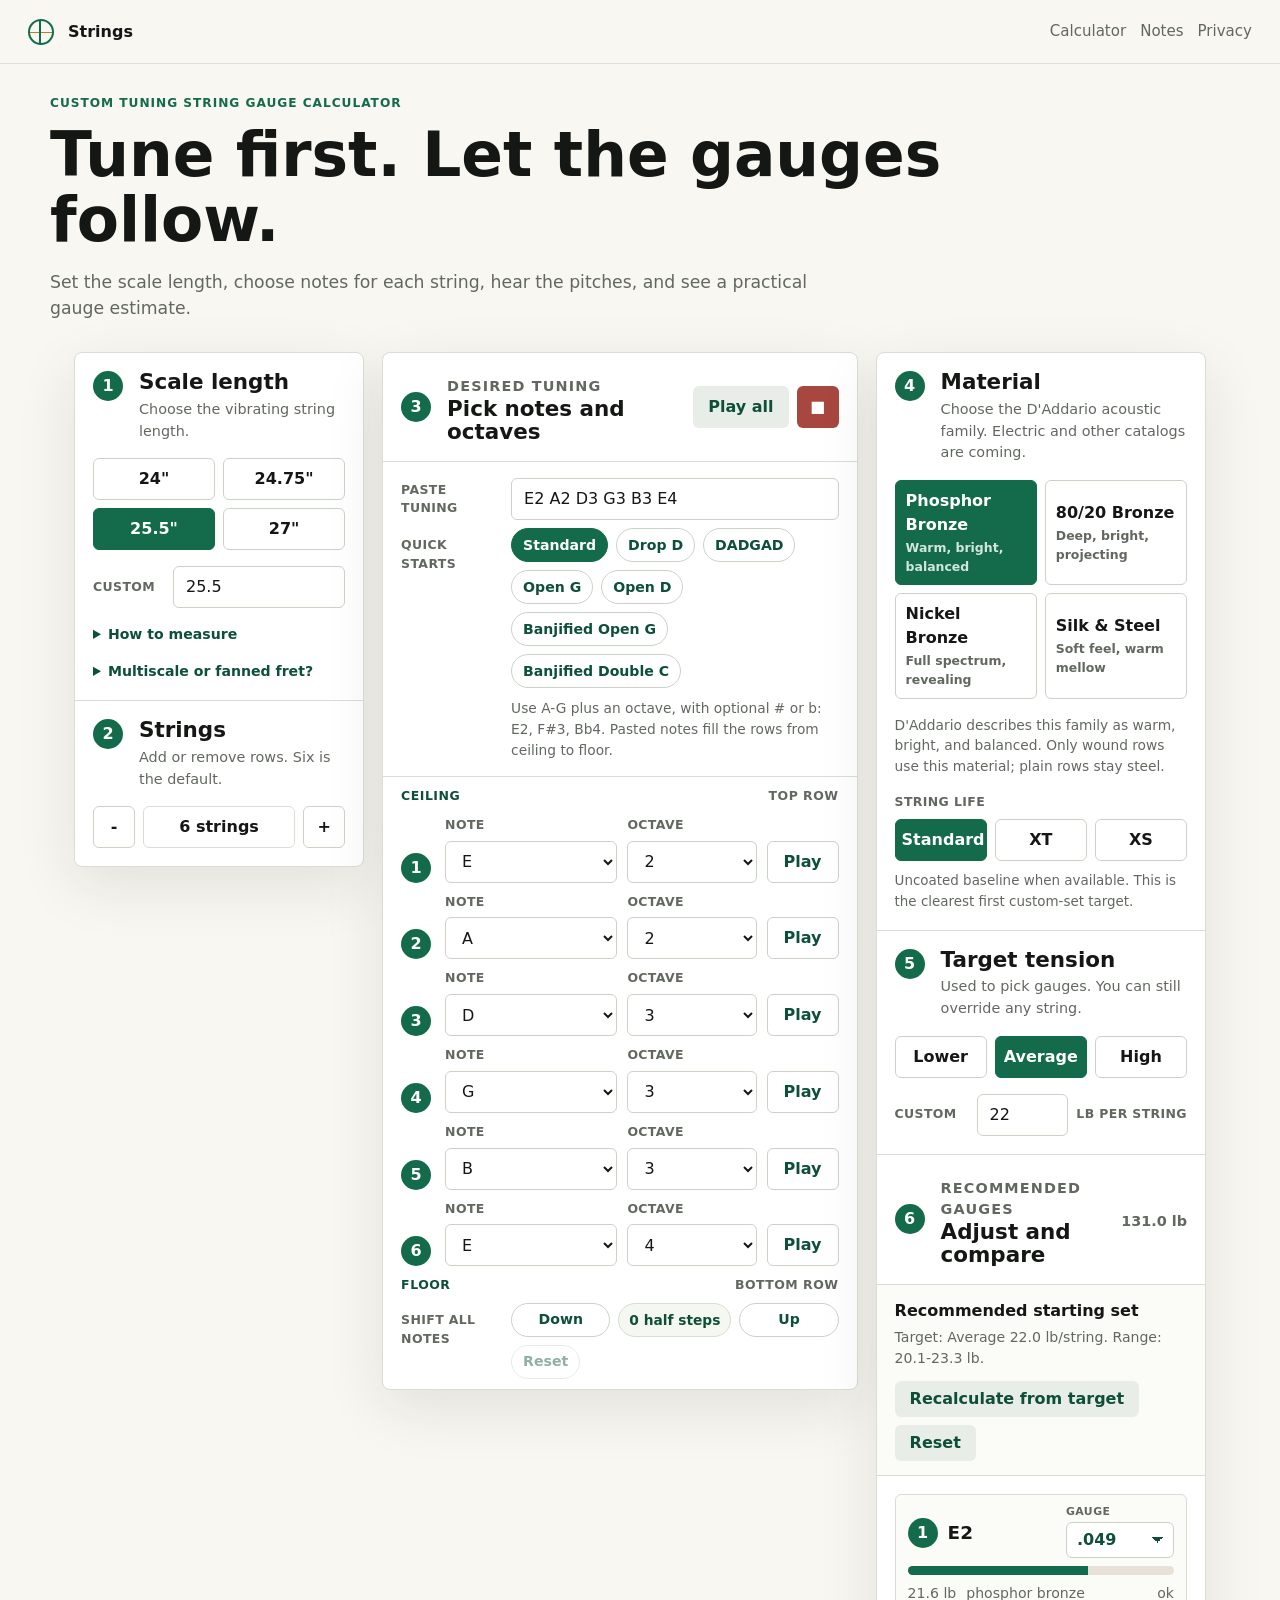
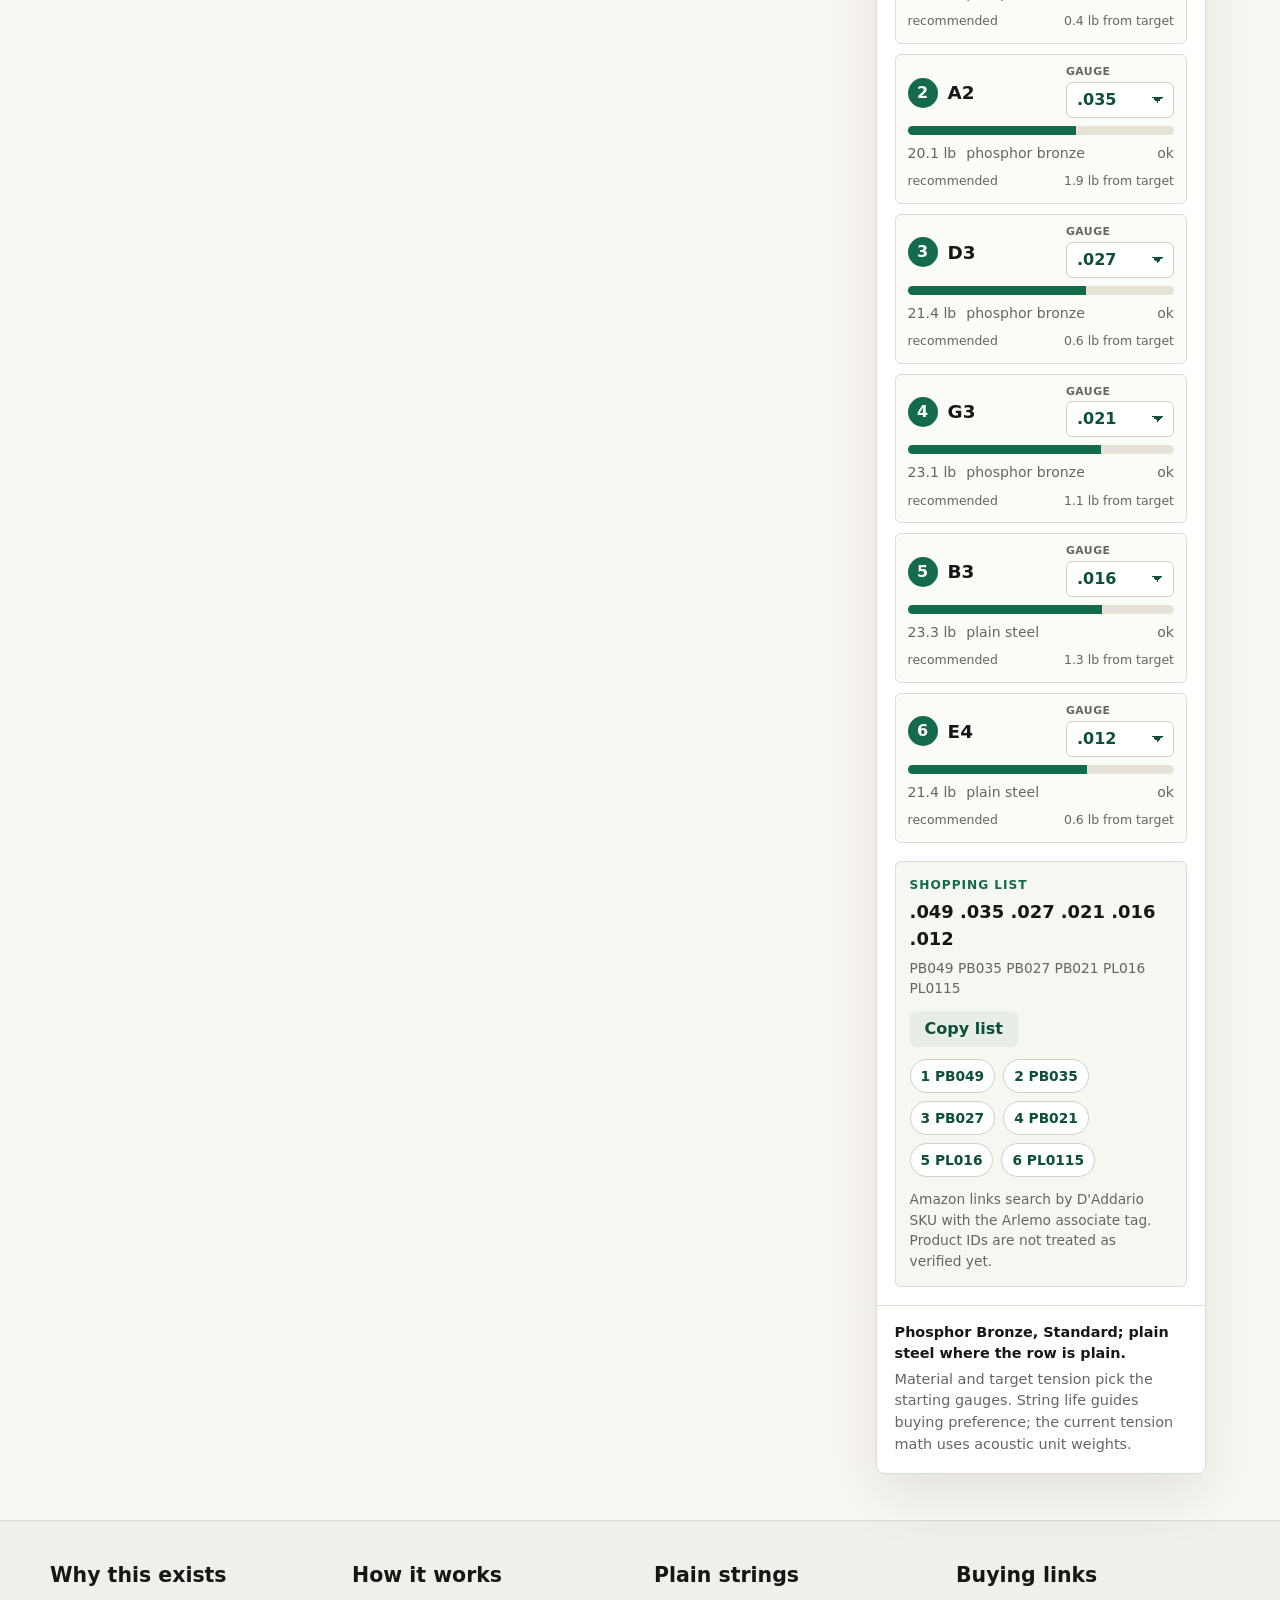
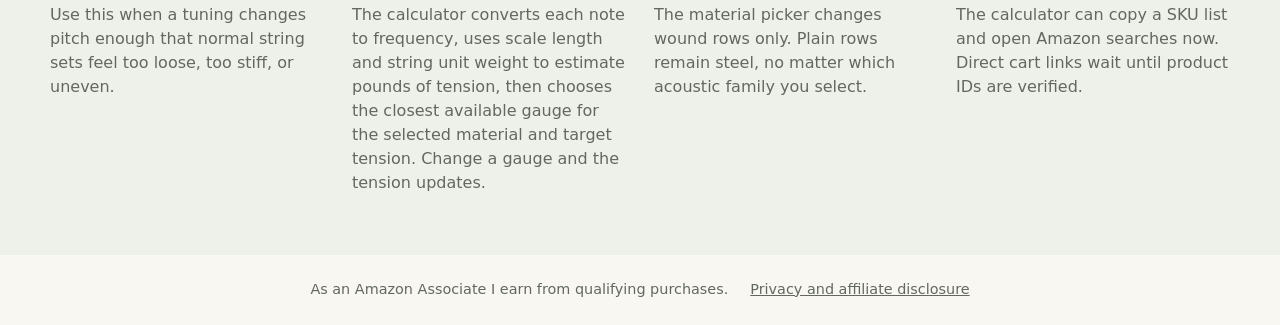
==== commit 3c4148f1: "Refine custom set recommendation flow" ====
--- a/strings/index.html
+++ b/strings/index.html
@@ -147,7 +147,7 @@
             <span class="step">4</span>
             <div>
               <h2>Material</h2>
-              <p>Choose the D'Addario acoustic family. Plain rows stay steel; wound rows use this material.</p>
+              <p>Choose the D'Addario acoustic family. Electric and other catalogs are coming.</p>
             </div>
           </div>
           <div class="material-options" role="group" aria-label="String material">
@@ -169,21 +169,35 @@
             </button>
           </div>
           <p class="material-note" id="material-note">This setting changes wound rows only. Plain rows stay steel.</p>
+          <div class="line-row">
+            <span>String life</span>
+            <div class="line-options" role="group" aria-label="String life">
+              <button type="button" class="line-button is-active" data-line="standard">Standard</button>
+              <button type="button" class="line-button" data-line="xt">XT</button>
+              <button type="button" class="line-button" data-line="xs">XS</button>
+            </div>
+          </div>
+          <p class="line-note" id="line-note">Standard changes the recommendation least; XT and XS are longer-life options where D'Addario offers them.</p>
         </section>
 
         <section class="panel-section">
           <div class="section-head">
             <span class="step">5</span>
             <div>
-              <h2>Feel <span class="optional-text">optional</span></h2>
-              <p>Set a target before you fine-tune individual gauges.</p>
-            </div>
-          </div>
-          <div class="feel-options" role="group" aria-label="Target feel">
-            <button type="button" class="feel" data-target="18">Light</button>
-            <button type="button" class="feel is-active" data-target="22">Balanced</button>
-            <button type="button" class="feel" data-target="26">Firm</button>
-          </div>
+              <h2>Target tension</h2>
+              <p>Used to pick gauges. You can still override any string.</p>
+            </div>
+          </div>
+          <div class="target-options" role="group" aria-label="Target tension">
+            <button type="button" class="target-button" data-target="18" data-target-label="Lower">Lower</button>
+            <button type="button" class="target-button is-active" data-target="22" data-target-label="Average">Average</button>
+            <button type="button" class="target-button" data-target="26" data-target-label="High">High</button>
+          </div>
+          <label class="target-custom">
+            <span>Custom</span>
+            <input id="custom-target" inputmode="decimal" value="22" aria-label="Custom target tension in pounds">
+            <span>lb per string</span>
+          </label>
         </section>
 
         <section class="results-section">
@@ -198,6 +212,17 @@
             <p class="total-tension" id="total-tension">-</p>
           </div>
 
+          <div class="recommendation-toolbar">
+            <div class="recommendation-summary">
+              <strong id="recommendation-state">Recommended starting set</strong>
+              <span id="tension-range">-</span>
+            </div>
+            <div class="recommendation-actions">
+              <button type="button" class="secondary" id="recalculate-target">Recalculate from target</button>
+              <button type="button" class="secondary" id="reset-recommendation">Reset</button>
+            </div>
+          </div>
+
           <div class="gauge-stack" id="gauge-stack"></div>
 
           <div class="shopping-panel">
@@ -236,7 +261,7 @@
           <h2>How it works</h2>
           <p>
             The calculator converts each note to frequency, uses scale length and string unit weight to estimate
-            pounds of tension, then chooses the closest available gauge for the selected material and feel target.
+            pounds of tension, then chooses the closest available gauge for the selected material and target tension.
             Change a gauge and the tension updates.
           </p>
         </article>
--- a/strings/assets/styles.css
+++ b/strings/assets/styles.css
@@ -206,8 +206,9 @@
 }
 
 .scale-options,
-.feel-options,
-.material-options {
+.target-options,
+.material-options,
+.line-options {
   display: grid;
   gap: 8px;
 }
@@ -216,12 +217,16 @@
   grid-template-columns: repeat(2, minmax(0, 1fr));
 }
 
-.feel-options {
+.target-options {
   grid-template-columns: 1fr;
 }
 
 .material-options {
   grid-template-columns: 1fr;
+}
+
+.line-options {
+  grid-template-columns: repeat(3, minmax(0, 1fr));
 }
 
 button {
@@ -233,7 +238,8 @@
 }
 
 .chip,
-.feel,
+.target-button,
+.line-button,
 .material,
 .stepper-button,
 .play-string {
@@ -243,7 +249,8 @@
 }
 
 .chip:hover,
-.feel:hover,
+.target-button:hover,
+.line-button:hover,
 .material:hover,
 .stepper-button:hover,
 .play-string:hover {
@@ -251,11 +258,17 @@
 }
 
 .chip.is-active,
-.feel.is-active,
+.target-button.is-active,
+.line-button.is-active,
 .material.is-active {
   border-color: var(--green);
   color: #fff;
   background: var(--green);
+}
+
+.line-button:disabled {
+  cursor: default;
+  opacity: 0.45;
 }
 
 .material {
@@ -281,6 +294,33 @@
   margin: 0;
   color: var(--muted);
   font-size: 0.86rem;
+}
+
+.line-row {
+  display: grid;
+  gap: 8px;
+}
+
+.line-row > span,
+.target-custom span {
+  color: var(--muted);
+  font-size: 0.78rem;
+  font-weight: 760;
+  letter-spacing: 0.03em;
+  text-transform: uppercase;
+}
+
+.line-note {
+  margin: -6px 0 0;
+  color: var(--muted);
+  font-size: 0.84rem;
+}
+
+.target-custom {
+  display: grid;
+  grid-template-columns: 74px minmax(0, 1fr) auto;
+  gap: 8px;
+  align-items: center;
 }
 
 .field {
@@ -619,6 +659,38 @@
   background: #f5f7f1;
 }
 
+.recommendation-toolbar {
+  display: grid;
+  gap: 12px;
+  padding: 14px 18px;
+  border-bottom: 1px solid var(--line);
+  background: #fbfbf8;
+}
+
+.recommendation-summary {
+  display: grid;
+  gap: 4px;
+}
+
+.recommendation-summary strong {
+  font-size: 1rem;
+}
+
+.recommendation-summary span {
+  color: var(--muted);
+  font-size: 0.88rem;
+}
+
+.recommendation-actions {
+  display: flex;
+  flex-wrap: wrap;
+  gap: 8px;
+}
+
+.recommendation-actions .secondary {
+  min-height: 36px;
+}
+
 .shopping-summary {
   display: grid;
   gap: 5px;
@@ -695,6 +767,16 @@
   border: 1px solid var(--line);
   border-radius: 6px;
   background: #fbfbf8;
+}
+
+.gauge-card.status-low,
+.gauge-card.status-very-low {
+  border-color: rgba(184, 129, 36, 0.52);
+}
+
+.gauge-card.status-high,
+.gauge-card.status-very-high {
+  border-color: rgba(168, 71, 63, 0.42);
 }
 
 .gauge-main,
@@ -757,12 +839,34 @@
   background: var(--green);
 }
 
+.status-low .meter span,
+.status-very-low .meter span {
+  background: var(--gold);
+}
+
+.status-high .meter span,
+.status-very-high .meter span {
+  background: var(--rose);
+}
+
 .gauge-meta {
   display: grid;
   grid-template-columns: auto minmax(0, 1fr) auto;
   color: var(--muted);
   font-size: 0.88rem;
   font-variant-numeric: tabular-nums;
+}
+
+.gauge-note {
+  display: flex;
+  justify-content: space-between;
+  gap: 10px;
+  color: var(--muted);
+  font-size: 0.78rem;
+}
+
+.gauge-note span:last-child {
+  text-align: right;
 }
 
 .gauge-meta span:first-child {
@@ -863,7 +967,7 @@
     grid-template-columns: repeat(2, minmax(0, 1fr));
   }
 
-  .answer-panel .feel-options {
+  .answer-panel .target-options {
     grid-template-columns: repeat(3, minmax(0, 1fr));
   }
 }
@@ -948,4 +1052,12 @@
   .play-string {
     grid-column: 2 / -1;
   }
-}
+
+  .target-custom {
+    grid-template-columns: 1fr;
+  }
+
+  .recommendation-actions .secondary {
+    width: 100%;
+  }
+}
